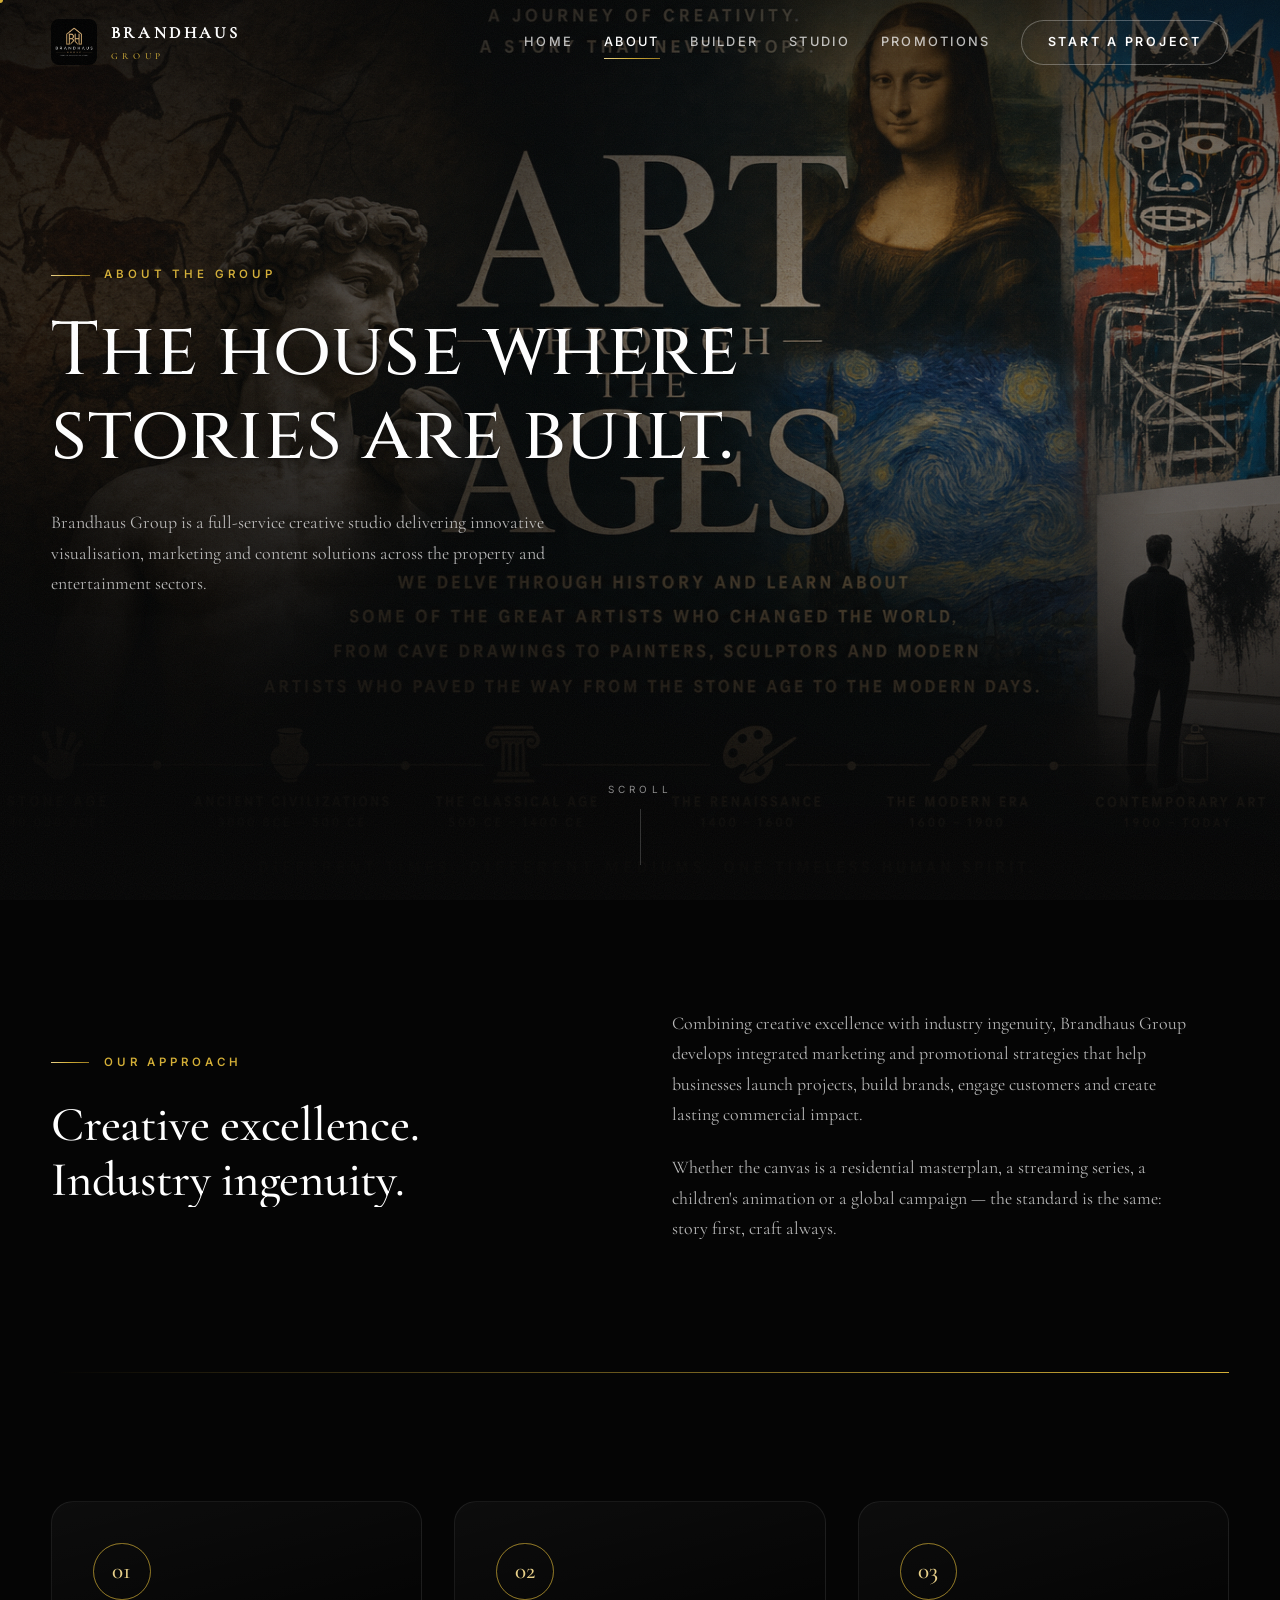
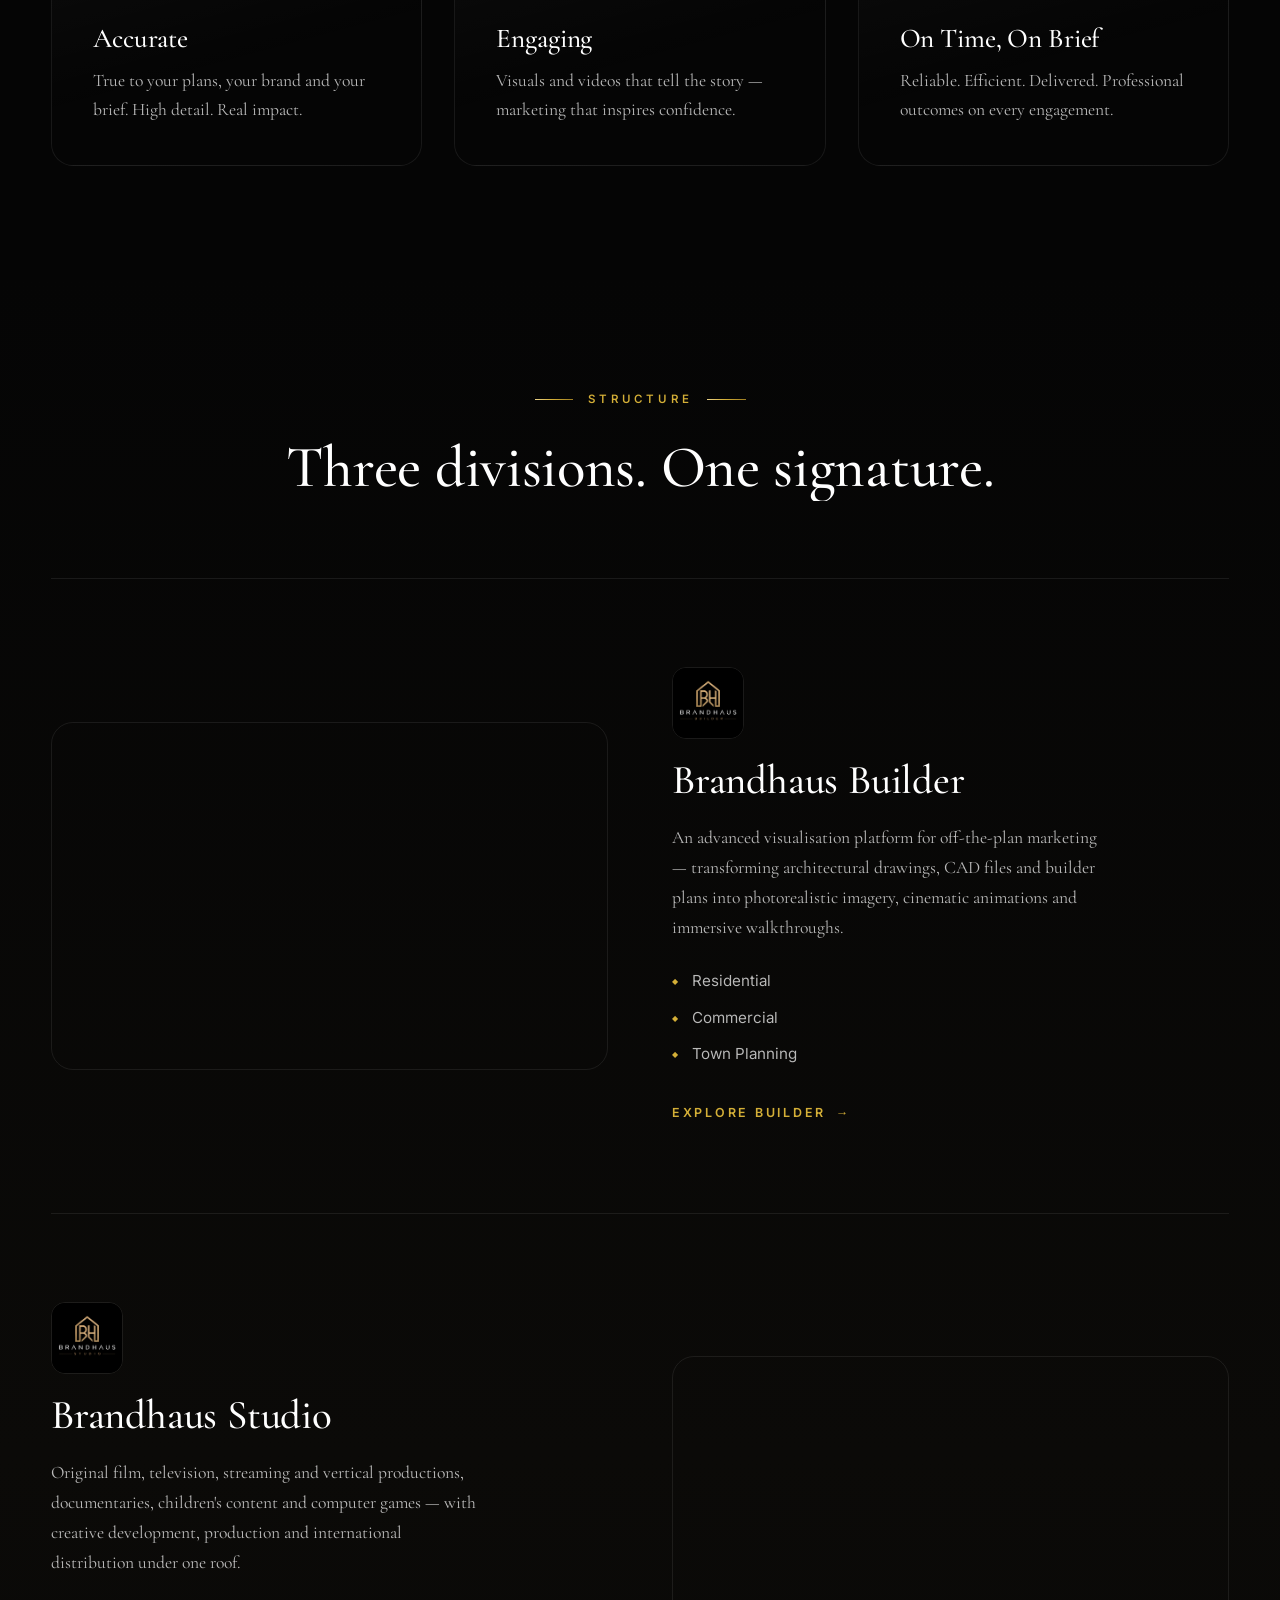
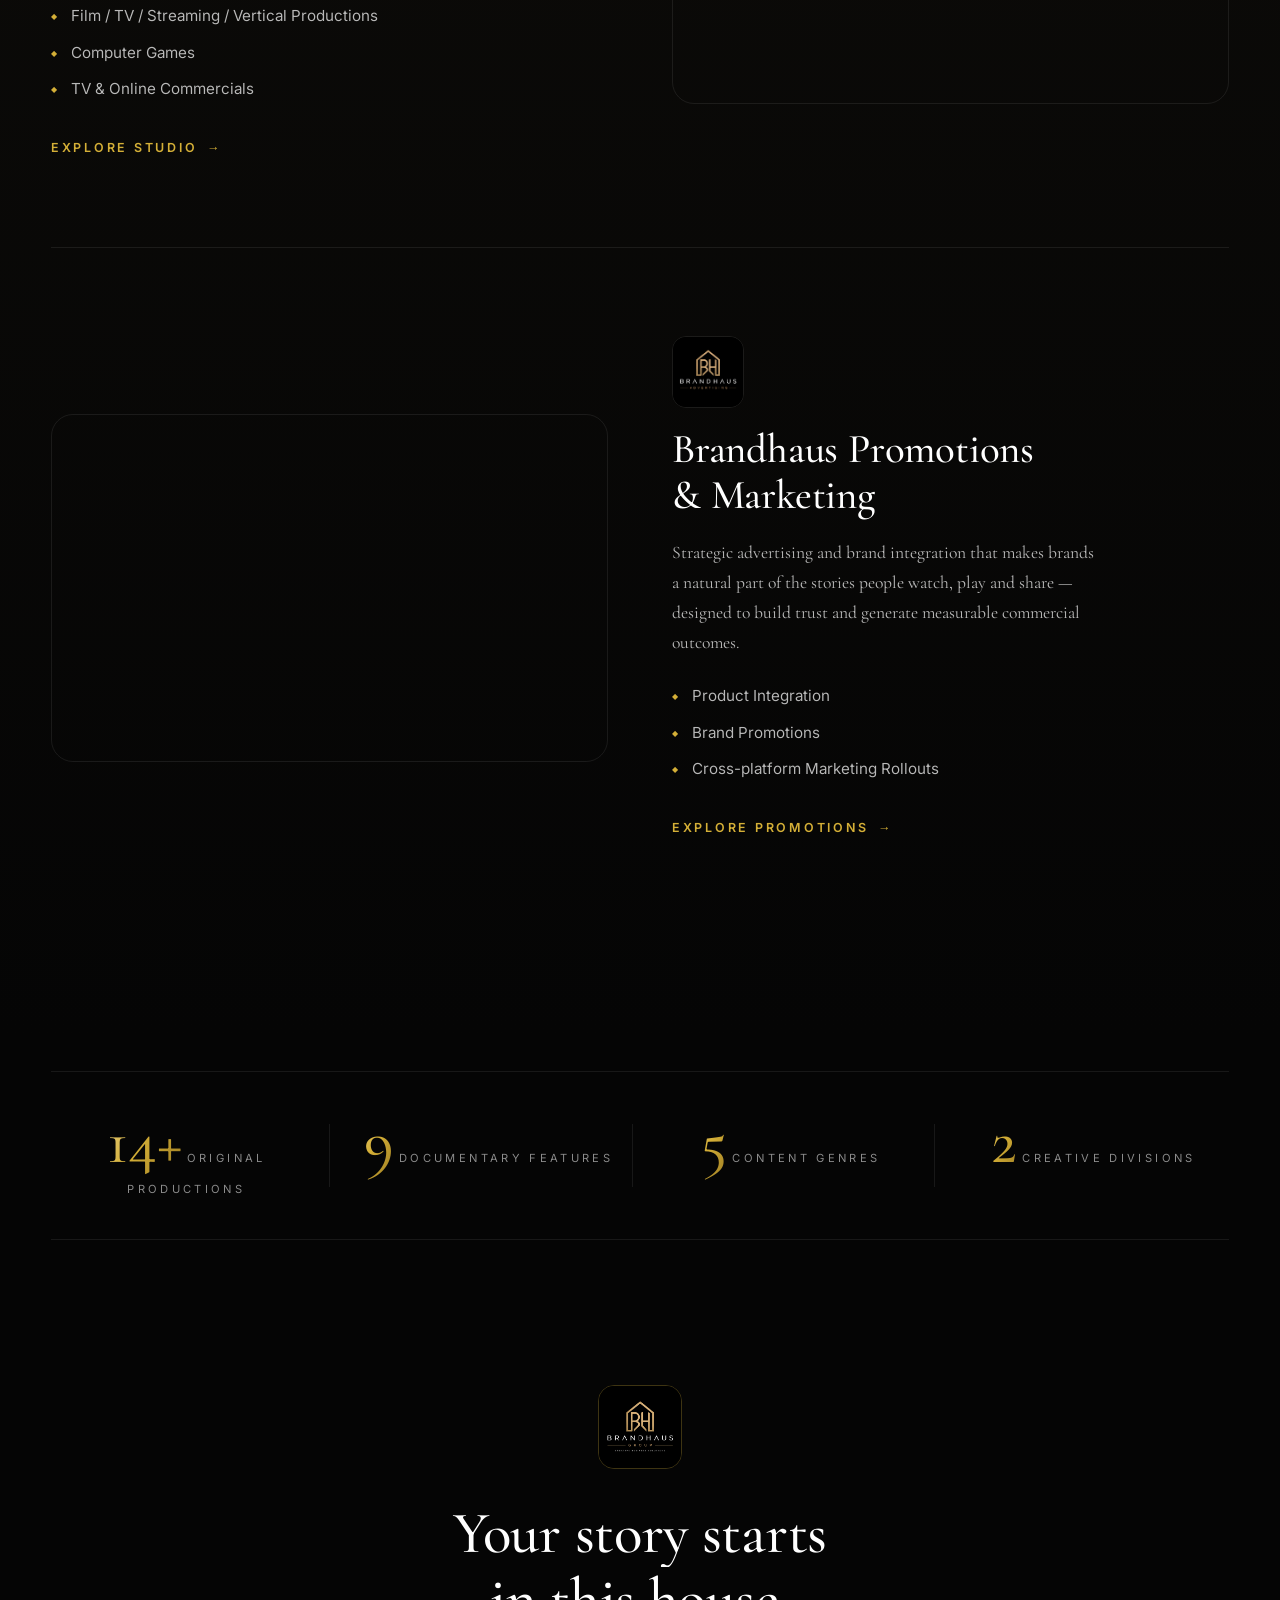
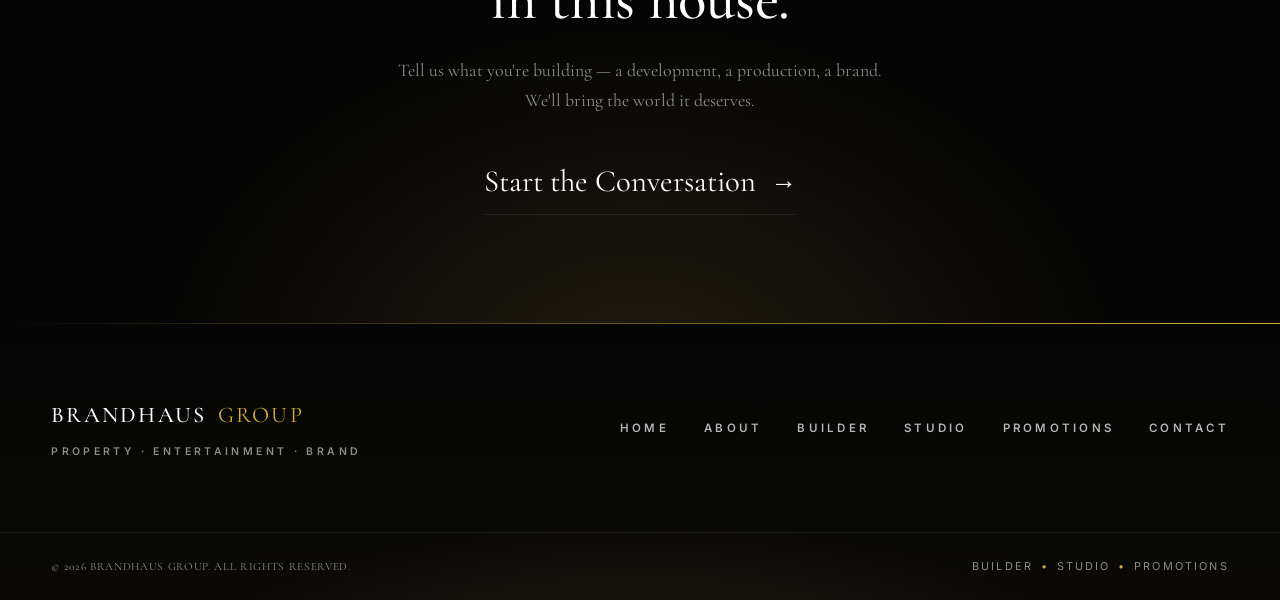
==== about.html @ 46d388d9 "Add About page; refine hero, footer, CTA and section spacing Publishes about.html (previously exclud" ====
<!DOCTYPE html>
<html lang="en">
<head>
  <meta charset="UTF-8">
  <meta name="viewport" content="width=device-width, initial-scale=1.0">
  <title>About — Brandhaus Group</title>
  <meta name="description" content="Brandhaus Group combines creative excellence with industry ingenuity — three divisions delivering visualisation, entertainment production and marketing under one roof.">
  <link rel="icon" type="image/png" href="media/logos/brandhaus-group.png">
  <link rel="preload" href="media/fonts/cinzel-latin.woff2" as="font" type="font/woff2" crossorigin>
  <link rel="preload" href="media/fonts/cormorant-garamond-latin.woff2" as="font" type="font/woff2" crossorigin>
  <link rel="preload" href="media/fonts/inter-latin.woff2" as="font" type="font/woff2" crossorigin>
  <link rel="stylesheet" href="css/style.css">
  <link rel="stylesheet" href="css/animations.css">
  <link rel="stylesheet" href="css/responsive.css">
</head>
<body>

  <div class="preloader" aria-hidden="true">
    <img src="media/logos/brandhaus-group.png" alt="">
  </div>

  <a class="skip-link" href="#main">Skip to content</a>

  <!-- ================= NAVIGATION ================= -->
  <header class="site-nav">
    <div class="nav-inner">
      <a class="nav-brand" href="index.html" aria-label="Brandhaus Group — home">
        <img src="media/logos/brandhaus-group.png" alt="">
        <span class="nav-brand-word">BRANDHAUS<span>GROUP</span></span>
      </a>
      <button class="nav-toggle" aria-expanded="false" aria-label="Toggle menu">
        <span></span><span></span><span></span>
      </button>
      <nav class="nav-links" aria-label="Primary">
        <a href="index.html">Home</a>
        <a href="about.html">About</a>
        <a href="builder.html">Builder</a>
        <a href="studio.html">Studio</a>
        <a href="promotions.html">Promotions</a>
        <a class="btn btn--ghost" href="contact.html">Start a Project</a>
      </nav>
    </div>
  </header>

  <main id="main">

    <!-- ================= HERO ================= -->
    <section class="hero hero--page" aria-label="About Brandhaus Group">
      <div class="hero-media" data-parallax="0.14">
        <img src="media/images/art-through-the-ages.png" alt="" fetchpriority="high">
      </div>
      <div class="hero-scrim" aria-hidden="true"></div>

      <div class="hero-inner">
        <p class="eyebrow">About the Group</p>
        <h1>The house where<br>stories are built.</h1>
        <p class="lead">Brandhaus Group is a full-service creative studio delivering innovative visualisation, marketing and content solutions across the property and entertainment sectors.</p>
      </div>

      <div class="scroll-cue" aria-hidden="true">
        <span>Scroll</span>
        <span class="scroll-cue-line"></span>
      </div>
    </section>

    <!-- ================= STORY ================= -->
    <section class="section" aria-labelledby="story-title">
      <div class="container">
        <div class="grid-2">
          <div>
            <p class="eyebrow" data-reveal="fade">Our Approach</p>
            <h2 id="story-title" data-split>Creative excellence. Industry ingenuity.</h2>
          </div>
          <div data-reveal>
            <p class="lead" style="margin-bottom:1.4rem;">Combining creative excellence with industry ingenuity, Brandhaus Group develops integrated marketing and promotional strategies that help businesses launch projects, build brands, engage customers and create lasting commercial impact.</p>
            <p class="lead">Whether the canvas is a residential masterplan, a streaming series, a children's animation or a global campaign — the standard is the same: story first, craft always.</p>
          </div>
        </div>

        <hr class="shimmer-rule" aria-hidden="true">

        <!-- Values -->
        <div class="values-grid" data-reveal-stagger>
          <div class="value-card">
            <span class="value-index">01</span>
            <h3>Accurate</h3>
            <p>True to your plans, your brand and your brief. High detail. Real impact.</p>
          </div>
          <div class="value-card">
            <span class="value-index">02</span>
            <h3>Engaging</h3>
            <p>Visuals and videos that tell the story — marketing that inspires confidence.</p>
          </div>
          <div class="value-card">
            <span class="value-index">03</span>
            <h3>On Time, On Brief</h3>
            <p>Reliable. Efficient. Delivered. Professional outcomes on every engagement.</p>
          </div>
        </div>
      </div>
    </section>

    <!-- ================= THE THREE HOUSES ================= -->
    <section class="section section--tint" aria-labelledby="houses-title">
      <div class="container">
        <div class="section-head section-head--center">
          <p class="eyebrow eyebrow--center" data-reveal="fade">Structure</p>
          <h2 id="houses-title" data-split>Three divisions. One signature.</h2>
        </div>

        <!-- Builder -->
        <article class="case">
          <figure class="case-media" data-reveal-media style="aspect-ratio:16/10;">
            <video data-autoplay data-src="media/videos/floorplan-to-house.mp4" muted loop playsinline aria-label="Floorplan transforming into a finished, photorealistic home"></video>
          </figure>
          <div data-reveal="right">
            <img src="media/logos/brandhaus-builder.png" alt="" width="72" height="72" style="border-radius:14px;border:1px solid var(--hairline);margin-bottom:1.2rem;">
            <h3>Brandhaus Builder</h3>
            <p>An advanced visualisation platform for off-the-plan marketing — transforming architectural drawings, CAD files and builder plans into photorealistic imagery, cinematic animations and immersive walkthroughs.</p>
            <ul class="case-points">
              <li>Residential</li>
              <li>Commercial</li>
              <li>Town Planning</li>
            </ul>
            <a class="btn btn--text" href="builder.html">Explore Builder <span class="btn-arrow" aria-hidden="true">→</span></a>
          </div>
        </article>

        <!-- Studio -->
        <article class="case case--flip">
          <figure class="case-media" data-reveal-media style="aspect-ratio:16/10;">
            <video data-autoplay data-src="media/videos/ultimate-trailer.mp4" muted loop playsinline aria-label="Scenes from Brandhaus Studio's action feature, Ultimate"></video>
          </figure>
          <div data-reveal="left">
            <img src="media/logos/brandhaus-studio.png" alt="" width="72" height="72" style="border-radius:14px;border:1px solid var(--hairline);margin-bottom:1.2rem;">
            <h3>Brandhaus Studio</h3>
            <p>Original film, television, streaming and vertical productions, documentaries, children's content and computer games — with creative development, production and international distribution under one roof.</p>
            <ul class="case-points">
              <li>Film / TV / Streaming / Vertical Productions</li>
              <li>Computer Games</li>
              <li>TV &amp; Online Commercials</li>
            </ul>
            <a class="btn btn--text" href="studio.html">Explore Studio <span class="btn-arrow" aria-hidden="true">→</span></a>
          </div>
        </article>

        <!-- Promotions -->
        <article class="case case--no-border">
          <figure class="case-media" data-reveal-media style="aspect-ratio:16/10;">
            <video data-autoplay data-src="media/videos/commercial-advertising.mp4" muted loop playsinline aria-label="Commercial advertising campaign montage"></video>
          </figure>
          <div data-reveal="right">
            <img src="media/logos/brandhaus-advertising.png" alt="" width="72" height="72" style="border-radius:14px;border:1px solid var(--hairline);margin-bottom:1.2rem;">
            <h3>Brandhaus Promotions &amp; Marketing</h3>
            <p>Strategic advertising and brand integration that makes brands a natural part of the stories people watch, play and share — designed to build trust and generate measurable commercial outcomes.</p>
            <ul class="case-points">
              <li>Product Integration</li>
              <li>Brand Promotions</li>
              <li>Cross-platform Marketing Rollouts</li>
            </ul>
            <a class="btn btn--text" href="promotions.html">Explore Promotions <span class="btn-arrow" aria-hidden="true">→</span></a>
          </div>
        </article>
      </div>
    </section>

    <!-- ================= STATS ================= -->
    <section class="section section--tight-top section--tight-bottom" aria-label="Group in numbers">
      <div class="container">
        <div class="stats" data-reveal>
          <div class="stat">
            <span class="stat-value" data-count="20" data-count-suffix="+">0</span>
            <span class="stat-label">Original Productions</span>
          </div>
          <div class="stat">
            <span class="stat-value" data-count="12">0</span>
            <span class="stat-label">Documentary Features</span>
          </div>
          <div class="stat">
            <span class="stat-value" data-count="7">0</span>
            <span class="stat-label">Content Genres</span>
          </div>
          <div class="stat">
            <span class="stat-value" data-count="3">0</span>
            <span class="stat-label">Creative Divisions</span>
          </div>
        </div>
      </div>
    </section>

    <!-- ================= CTA ================= -->
    <section class="cta-band" aria-labelledby="cta-title">
      <div class="container">
        <img class="bh-mark" src="media/logos/brandhaus-group.png" alt="" data-reveal="scale">
        <h2 id="cta-title" data-split>Your story starts in this house.</h2>
        <p class="lead" data-reveal>Tell us what you're building — a development, a production, a brand. We'll bring the world it deserves.</p>
        <div data-reveal>
          <a class="btn btn--underline" href="contact.html">Start the Conversation <span class="btn-arrow" aria-hidden="true">→</span></a>
        </div>
      </div>
    </section>

  </main>

  <!-- ================= FOOTER ================= -->
  <footer class="site-footer">
    <hr class="shimmer-rule footer-crown" aria-hidden="true">
    <div class="container footer-core">
      <div class="footer-brand">
        <p class="footer-word">Brandhaus<span>Group</span></p>
        <p class="footer-sub">Property &middot; Entertainment &middot; Brand</p>
      </div>
      <nav class="footer-nav" aria-label="Footer">
        <a href="index.html">Home</a>
        <a href="about.html">About</a>
        <a href="builder.html">Builder</a>
        <a href="studio.html">Studio</a>
        <a href="promotions.html">Promotions</a>
        <a href="contact.html">Contact</a>
      </nav>
    </div>
    <div class="footer-bottom-wrap">
      <div class="container footer-bottom">
        <p>&copy; 2026 Brandhaus Group. All rights reserved.</p>
        <div class="divisions-inline" aria-hidden="true">
          <span>Builder</span><span>Studio</span><span>Promotions</span>
        </div>
      </div>
    </div>
  </footer>

  <script src="js/main.js" defer></script>
  <script src="js/navigation.js" defer></script>
  <script src="js/animations.js" defer></script>
  <script src="js/gallery.js" defer></script>
  <script src="js/video.js" defer></script>
</body>
</html>
---- css/style.css ----
/* ==========================================================================
   BRANDHAUS GROUP — Core Stylesheet
   Premium · Cinematic · Editorial
   ========================================================================== */

/* --------------------------------------------------------------------------
   Fonts (self-hosted, variable)
   -------------------------------------------------------------------------- */
@font-face {
  font-family: 'Playfair Display';
  src: url('../media/fonts/playfair-display-latin.woff2') format('woff2');
  font-weight: 400 900;
  font-style: normal;
  font-display: swap;
}

@font-face {
  font-family: 'Fraunces';
  src: url('../media/fonts/fraunces-latin.woff2') format('woff2');
  font-weight: 100 900;
  font-style: normal;
  font-display: swap;
}

@font-face {
  font-family: 'Fraunces';
  src: url('../media/fonts/fraunces-italic-latin.woff2') format('woff2');
  font-weight: 100 900;
  font-style: italic;
  font-display: swap;
}

@font-face {
  font-family: 'Inter';
  src: url('../media/fonts/inter-latin.woff2') format('woff2');
  font-weight: 100 900;
  font-style: normal;
  font-display: swap;
}

@font-face {
  font-family: 'DM Sans';
  src: url('../media/fonts/dm-sans-latin.woff2') format('woff2');
  font-weight: 100 1000;
  font-style: normal;
  font-display: swap;
}

@font-face {
  font-family: 'DM Sans';
  src: url('../media/fonts/dm-sans-italic-latin.woff2') format('woff2');
  font-weight: 100 1000;
  font-style: italic;
  font-display: swap;
}

@font-face {
  font-family: 'Cinzel';
  src: url('../media/fonts/cinzel-latin.woff2') format('woff2');
  font-weight: 400 600;
  font-style: normal;
  font-display: swap;
}

@font-face {
  font-family: 'Cormorant Garamond';
  src: url('../media/fonts/cormorant-garamond-latin.woff2') format('woff2');
  font-weight: 300 500;
  font-style: normal;
  font-display: swap;
}

@font-face {
  font-family: 'Cormorant Garamond';
  src: url('../media/fonts/cormorant-garamond-italic-latin.woff2') format('woff2');
  font-weight: 300 400;
  font-style: italic;
  font-display: swap;
}

/* --------------------------------------------------------------------------
   Design tokens
   -------------------------------------------------------------------------- */
:root {
  /* Palette */
  --bg: #050505;
  --bg-2: #111111;
  --bg-3: #181818;
  --ink: #ffffff;
  --ink-70: rgba(255, 255, 255, 0.72);
  --ink-50: rgba(255, 255, 255, 0.55);
  --ink-30: rgba(255, 255, 255, 0.32);
  --gold: #d4af37;
  --gold-light: #e9d18a;
  --gold-deep: #9c7c22;
  --gold-grad: linear-gradient(120deg, var(--gold-light) 0%, var(--gold) 45%, var(--gold-deep) 100%);
  --gold-logo: #d0aa73; /* sampled from the Brandhaus logo mark */
  --gold-grad-logo: linear-gradient(115deg, #d8b47c 0%, #e9d0a0 45%, #c39a62 100%);
  --hairline: rgba(255, 255, 255, 0.08);
  --hairline-gold: rgba(212, 175, 55, 0.28);

  /* Type */
  --font-hero: 'Cinzel', Georgia, serif;
  --font-display: 'Cormorant Garamond', 'Playfair Display', Georgia, serif;
  --font-body: 'Inter', 'Segoe UI', sans-serif;
  --font-text: 'Cormorant Garamond', 'Segoe UI', serif;
  --text-hero: clamp(2.9rem, 7.2vw, 75px);
  --text-h2: clamp(2.1rem, 4.6vw, 4.2rem);
  --text-h3: clamp(1.4rem, 2.4vw, 2.1rem);
  --text-lead: clamp(1.05rem, 1.4vw, 1.3rem);

  /* Rhythm */
  --space-section: clamp(5.5rem, 12vh, 10rem);
  --gutter: clamp(1.25rem, 4vw, 4rem);
  --radius: 14px;
  --radius-lg: 22px;

  /* Motion */
  --ease-out: cubic-bezier(0.16, 1, 0.3, 1);
  --ease-luxe: cubic-bezier(0.65, 0, 0.15, 1);
  --dur: 0.8s;

  /* Chrome */
  --nav-h: 84px;
}

/* --------------------------------------------------------------------------
   Reset / base
   -------------------------------------------------------------------------- */
*,
*::before,
*::after {
  box-sizing: border-box;
  margin: 0;
  padding: 0;
}

html {
  scroll-behavior: smooth;
  -webkit-text-size-adjust: 100%;
}

body {
  background: var(--bg);
  color: var(--ink);
  font-family: var(--font-body);
  font-size: 1rem;
  line-height: 1.65;
  font-weight: 380;
  overflow-x: hidden;
  -webkit-font-smoothing: antialiased;
}

img,
video {
  display: block;
  max-width: 100%;
  height: auto;
}

a {
  color: inherit;
  text-decoration: none;
}

ul,
ol {
  list-style: none;
}

button {
  font: inherit;
  color: inherit;
  background: none;
  border: 0;
  cursor: pointer;
}

::selection {
  background: var(--gold);
  color: #050505;
}

:focus-visible {
  outline: 2px solid var(--gold);
  outline-offset: 3px;
  border-radius: 2px;
}

.skip-link {
  position: absolute;
  top: -100px;
  left: 1rem;
  z-index: 300;
  padding: 0.8rem 1.4rem;
  background: var(--gold);
  color: #050505;
  font-weight: 600;
  border-radius: 6px;
  transition: top 0.3s var(--ease-out);
}

.skip-link:focus {
  top: 1rem;
}

/* Cinematic film grain + vignette overlay */
body::after {
  content: '';
  position: fixed;
  inset: 0;
  z-index: 250;
  pointer-events: none;
  opacity: 0.05;
  background-image: url("data:image/svg+xml,%3Csvg xmlns='http://www.w3.org/2000/svg' width='240' height='240'%3E%3Cfilter id='n'%3E%3CfeTurbulence type='fractalNoise' baseFrequency='0.9' numOctaves='2'/%3E%3C/filter%3E%3Crect width='100%25' height='100%25' filter='url(%23n)'/%3E%3C/svg%3E");
}

/* --------------------------------------------------------------------------
   Typography helpers
   -------------------------------------------------------------------------- */
h1,
h2,
h3,
h4 {
  font-family: var(--font-display);
  font-weight: 500;
  line-height: 1.12;
  letter-spacing: -0.005em;
  text-wrap: balance;
}

h1 {
  font-family: var(--font-hero);
  font-weight: 500;
  letter-spacing: 0.01em;
}

h2 {
  font-size: var(--text-h2);
}

/* Reading text; UI chrome (nav, buttons, labels) stays Inter */
p {
  font-family: var(--font-text);
  font-weight: 400;
  line-height: 1.7;
}

.eyebrow {
  display: inline-flex;
  align-items: center;
  gap: 0.9rem;
  font-family: var(--font-body);
  font-size: 0.72rem;
  font-weight: 560;
  letter-spacing: 0.34em;
  text-transform: uppercase;
  color: var(--gold);
  margin-bottom: 1.6rem;
}

.eyebrow::before {
  content: '';
  width: 2.4rem;
  height: 1px;
  background: var(--gold-grad);
}

.eyebrow--center {
  justify-content: center;
}

.eyebrow--center::after {
  content: '';
  width: 2.4rem;
  height: 1px;
  background: var(--gold-grad);
}

.lead {
  font-size: var(--text-lead);
  font-weight: 380;
  color: var(--ink-70);
  max-width: 58ch;
}

.text-gold {
  background: var(--gold-grad);
  -webkit-background-clip: text;
  background-clip: text;
  color: transparent;
}

/* Gold italic accent word inside display headings — matched to the logo gold */
h1 em,
h2 em {
  font-style: italic;
  padding-inline-end: 0.06em; /* keep the italic overhang out of the clip box */
  background: var(--gold-grad-logo);
  -webkit-background-clip: text;
  background-clip: text;
  color: transparent;
  text-shadow: none; /* a shadow would show through the transparent clipped glyphs */
}

.serif-note {
  font-style: italic;
  color: var(--ink-50);
}

/* --------------------------------------------------------------------------
   Layout primitives
   -------------------------------------------------------------------------- */
.container {
  width: min(100% - 2 * var(--gutter), 1440px);
  margin-inline: auto;
}

.container--wide {
  width: min(100% - 2rem, 1720px);
  margin-inline: auto;
}

.section {
  padding-block: var(--space-section);
  position: relative;
}

.section--tint {
  background: linear-gradient(180deg, var(--bg) 0%, #0b0a08 50%, var(--bg) 100%);
}

.section--tight-top {
  padding-top: clamp(2rem, 4vh, 3.5rem);
}

.section--tight-bottom {
  padding-bottom: clamp(2rem, 4vh, 3.5rem);
}

.section-head {
  max-width: 900px;
  margin-bottom: clamp(3rem, 6vw, 5rem);
}

.section-head--center {
  margin-inline: auto;
  text-align: center;
}

.section-head h2 {
  font-size: var(--text-h2);
  margin-bottom: 1.4rem;
}

.section-head .lead {
  margin-inline: auto;
}

#story-title {
  font-size: clamp(1.9rem, 3.8vw, 3.4rem);
}

.grid-2 {
  display: grid;
  grid-template-columns: repeat(2, 1fr);
  gap: clamp(2rem, 5vw, 5rem);
  align-items: center;
}

.grid-3 {
  display: grid;
  grid-template-columns: repeat(3, 1fr);
  gap: clamp(1.2rem, 2.4vw, 2rem);
}

.grid-4 {
  display: grid;
  grid-template-columns: repeat(4, 1fr);
  gap: clamp(1.5rem, 3vw, 2.5rem);
}

/* --------------------------------------------------------------------------
   Value cards ("Our Approach" — Accurate / Engaging / On Time, On Brief)
   -------------------------------------------------------------------------- */
.values-grid {
  display: grid;
  grid-template-columns: repeat(3, 1fr);
  gap: clamp(1.5rem, 2.6vw, 2rem);
}

.value-card {
  position: relative;
  padding: clamp(2.2rem, 3.2vw, 2.8rem);
  border: 1px solid var(--hairline);
  border-radius: var(--radius-lg);
  background: linear-gradient(165deg, rgba(255, 255, 255, 0.035) 0%, transparent 60%);
  transition: border-color 0.5s var(--ease-out), transform 0.5s var(--ease-out), background 0.5s var(--ease-out);
}

.value-card:hover {
  border-color: var(--hairline-gold);
  transform: translateY(-6px);
  background: linear-gradient(165deg, rgba(212, 175, 55, 0.09) 0%, transparent 62%);
}

.value-card h3 {
  font-size: 1.7rem;
  margin-bottom: 0.8rem;
}

.value-card p {
  color: var(--ink-70);
  font-size: 1.1rem;
  line-height: 1.6;
}

/* --------------------------------------------------------------------------
   Buttons
   -------------------------------------------------------------------------- */
.btn {
  position: relative;
  display: inline-flex;
  align-items: center;
  gap: 0.9rem;
  padding: 1.05rem 2.4rem;
  font-family: var(--font-body);
  font-size: 0.78rem;
  font-weight: 600;
  letter-spacing: 0.22em;
  text-transform: uppercase;
  border-radius: 100px;
  overflow: hidden;
  transition: color 0.45s var(--ease-out), border-color 0.45s var(--ease-out), transform 0.3s var(--ease-out);
  will-change: transform;
}

.btn .btn-arrow {
  transition: transform 0.45s var(--ease-out);
}

.btn:hover .btn-arrow {
  transform: translateX(5px);
}

.btn--gold {
  background: var(--gold-grad);
  color: #0a0801;
}

.btn--gold::before {
  content: '';
  position: absolute;
  inset: 0;
  background: linear-gradient(120deg, transparent 20%, rgba(255, 255, 255, 0.5) 50%, transparent 80%);
  transform: translateX(-120%);
  transition: transform 0.7s var(--ease-luxe);
}

.btn--gold:hover::before {
  transform: translateX(120%);
}

.btn--ghost {
  border: 1px solid rgba(255, 255, 255, 0.28);
  color: var(--ink);
  background: rgba(255, 255, 255, 0.02);
  backdrop-filter: blur(6px);
}

.btn--ghost:hover {
  border-color: var(--gold);
  color: var(--gold-light);
}

.btn--text {
  padding: 0;
  border-radius: 0;
  color: var(--gold);
  gap: 0.6rem;
}

.btn--text::after {
  content: '';
  position: absolute;
  bottom: -6px;
  left: 0;
  width: 100%;
  height: 1px;
  background: var(--gold-grad);
  transform: scaleX(0);
  transform-origin: right;
  transition: transform 0.5s var(--ease-luxe);
}

.btn--text:hover::after {
  transform: scaleX(1);
  transform-origin: left;
}

.btn--underline {
  padding: 0 0 0.4rem;
  border-radius: 0;
  border-bottom: 1px solid var(--hairline);
  font-family: var(--font-display);
  font-size: clamp(1.5rem, 2.4vw, 2.2rem);
  font-weight: 400;
  letter-spacing: 0;
  text-transform: none;
  color: var(--ink);
}

.btn--underline .btn-arrow {
  font-family: var(--font-body);
  font-size: 0.85em;
}

.btn--underline:hover {
  color: var(--gold-light);
  border-color: var(--gold);
}

/* --------------------------------------------------------------------------
   Navigation
   -------------------------------------------------------------------------- */
.site-nav {
  position: fixed;
  top: 0;
  left: 0;
  right: 0;
  z-index: 200;
  height: var(--nav-h);
  display: flex;
  align-items: center;
  transition: background 0.5s var(--ease-out), height 0.5s var(--ease-out), box-shadow 0.5s var(--ease-out), transform 0.5s var(--ease-out);
}

.site-nav::after {
  content: '';
  position: absolute;
  left: 0;
  right: 0;
  bottom: 0;
  height: 1px;
  background: linear-gradient(90deg, transparent, var(--hairline-gold), transparent);
  opacity: 0;
  transition: opacity 0.5s;
}

.site-nav.is-scrolled {
  height: 68px;
  background: rgba(5, 5, 5, 0.82);
  backdrop-filter: blur(18px);
  -webkit-backdrop-filter: blur(18px);
}

.site-nav.is-scrolled::after {
  opacity: 1;
}

.site-nav.is-hidden {
  transform: translateY(-100%);
}

.nav-inner {
  width: min(100% - 2 * var(--gutter), 1600px);
  margin-inline: auto;
  display: flex;
  align-items: center;
  justify-content: space-between;
  gap: 2rem;
}

.nav-brand {
  display: flex;
  align-items: center;
  gap: 0.85rem;
  font-family: var(--font-display);
  letter-spacing: 0.08em;
}

.nav-brand img {
  width: 46px;
  height: 46px;
  object-fit: cover;
  border-radius: 8px;
}

.nav-brand-word {
  font-size: 1.02rem;
  font-weight: 600;
  letter-spacing: 0.22em;
}

.nav-brand-word span {
  display: block;
  font-size: 0.58rem;
  font-weight: 480;
  letter-spacing: 0.5em;
  color: var(--gold);
  margin-top: 2px;
}

.nav-links {
  display: flex;
  align-items: center;
  gap: clamp(1.4rem, 2.4vw, 2.6rem);
}

.nav-links a:not(.btn) {
  position: relative;
  font-size: 0.8rem;
  font-weight: 500;
  letter-spacing: 0.18em;
  text-transform: uppercase;
  color: var(--ink-70);
  padding: 0.4rem 0;
  transition: color 0.35s;
}

.nav-links a:not(.btn)::after {
  content: '';
  position: absolute;
  left: 0;
  bottom: 0;
  width: 100%;
  height: 1px;
  background: var(--gold-grad);
  transform: scaleX(0);
  transform-origin: right;
  transition: transform 0.45s var(--ease-luxe);
}

.nav-links a:not(.btn):hover,
.nav-links a[aria-current='page'] {
  color: var(--ink);
}

.nav-links a:not(.btn):hover::after,
.nav-links a[aria-current='page']::after {
  transform: scaleX(1);
  transform-origin: left;
}

.nav-links .btn {
  padding: 0.7rem 1.6rem;
}

.nav-toggle {
  display: none;
  z-index: 220;
  width: 44px;
  height: 44px;
  flex-direction: column;
  align-items: center;
  justify-content: center;
  gap: 7px;
}

.nav-toggle span {
  display: block;
  width: 26px;
  height: 1.6px;
  background: var(--ink);
  transition: transform 0.45s var(--ease-luxe), opacity 0.3s;
}

.nav-toggle[aria-expanded='true'] span:nth-child(1) {
  transform: translateY(8.6px) rotate(45deg);
}

.nav-toggle[aria-expanded='true'] span:nth-child(2) {
  opacity: 0;
}

.nav-toggle[aria-expanded='true'] span:nth-child(3) {
  transform: translateY(-8.6px) rotate(-45deg);
}

/* --------------------------------------------------------------------------
   Hero
   -------------------------------------------------------------------------- */
.hero {
  position: relative;
  min-height: 100svh;
  display: flex;
  align-items: center;
  overflow: hidden;
  isolation: isolate;
}

.hero-media {
  position: absolute;
  inset: 0;
  z-index: -2;
}

.hero-media video,
.hero-media img {
  width: 100%;
  height: 100%;
  object-fit: cover;
  transform: scale(1.06);
}

.hero-scrim {
  position: absolute;
  inset: 0;
  z-index: -1;
  background:
    linear-gradient(90deg, rgba(5, 5, 5, 0.75) 0%, rgba(5, 5, 5, 0.48) 40%, rgba(5, 5, 5, 0.06) 72%, transparent 100%),
    linear-gradient(180deg, rgba(5, 5, 5, 0.72) 0%, rgba(5, 5, 5, 0.22) 35%, rgba(5, 5, 5, 0.62) 72%, var(--bg) 100%),
    radial-gradient(120% 90% at 50% 10%, transparent 40%, rgba(5, 5, 5, 0.55) 100%);
}

.hero-inner {
  width: min(100% - 2 * var(--gutter), 1440px);
  margin-inline: auto;
}

.hero h1 {
  font-size: var(--text-hero);
  font-weight: 480;
  max-width: 15ch;
  margin-bottom: 1.8rem;
}

.hero h1,
.hero .lead,
.hero .eyebrow,
.hero-meta {
  text-shadow:
    0 1px 3px rgba(0, 0, 0, 0.45),
    0 4px 28px rgba(0, 0, 0, 0.55);
}

.hero .lead {
  margin-bottom: 2.8rem;
}

.hero-actions {
  display: flex;
  flex-wrap: wrap;
  gap: 1.1rem;
  align-items: center;
}

.hero-meta {
  position: absolute;
  right: var(--gutter);
  bottom: clamp(5rem, 14vh, 9rem);
  display: flex;
  flex-direction: column;
  gap: 0.5rem;
  text-align: right;
  font-size: 0.72rem;
  letter-spacing: 0.3em;
  text-transform: uppercase;
  color: var(--ink-50);
}

.hero-meta strong {
  color: var(--gold);
  font-weight: 560;
}

/* Scroll indicator */
.scroll-cue {
  position: absolute;
  left: 50%;
  bottom: 2.2rem;
  transform: translateX(-50%);
  display: flex;
  flex-direction: column;
  align-items: center;
  gap: 0.7rem;
  font-size: 0.62rem;
  letter-spacing: 0.42em;
  text-transform: uppercase;
  color: var(--ink-50);
}

.scroll-cue-line {
  width: 1px;
  height: 56px;
  background: rgba(255, 255, 255, 0.18);
  overflow: hidden;
  position: relative;
}

.scroll-cue-line::after {
  content: '';
  position: absolute;
  top: -50%;
  left: 0;
  width: 100%;
  height: 50%;
  background: var(--gold);
  animation: cue-drop 2.2s var(--ease-luxe) infinite;
}

@keyframes cue-drop {
  0% { top: -50%; }
  60%, 100% { top: 110%; }
}

/* Page hero (interior pages) */
.hero--page {
  min-height: 100svh;
}

/* --------------------------------------------------------------------------
   Marquee strip
   -------------------------------------------------------------------------- */
.marquee {
  overflow: hidden;
  border-block: 1px solid var(--hairline);
  padding-block: 1.35rem;
  background: rgba(255, 255, 255, 0.012);
}

.marquee-track {
  display: flex;
  gap: 4.5rem;
  width: max-content;
  animation: marquee 70s linear infinite;
  opacity: 0.72;
}

.marquee:hover .marquee-track {
  animation-play-state: paused;
}

.marquee-track span {
  display: flex;
  align-items: center;
  gap: 4.5rem;
  font-family: var(--font-display);
  font-size: 0.86rem;
  font-weight: 480;
  letter-spacing: 0.34em;
  text-transform: uppercase;
  color: var(--ink-50);
  white-space: nowrap;
}

.marquee-track span i {
  font-style: normal;
  color: var(--gold);
  font-size: 0.6rem;
}

@keyframes marquee {
  to { transform: translateX(-50%); }
}

/* --------------------------------------------------------------------------
   Division cards (home)
   -------------------------------------------------------------------------- */
.divisions {
  display: grid;
  grid-template-columns: repeat(3, 1fr);
  gap: clamp(1.1rem, 2vw, 1.8rem);
}

.division-card {
  position: relative;
  display: flex;
  flex-direction: column;
  justify-content: flex-end;
  min-height: clamp(480px, 62vh, 640px);
  border-radius: var(--radius-lg);
  overflow: hidden;
  isolation: isolate;
  border: 1px solid var(--hairline);
  transition: border-color 0.6s var(--ease-out), transform 0.6s var(--ease-out);
}

.division-card:hover {
  border-color: var(--hairline-gold);
  transform: translateY(-6px);
}

.division-card-media {
  position: absolute;
  inset: 0;
  z-index: -2;
}

.division-card-media img,
.division-card-media video {
  width: 100%;
  height: 100%;
  object-fit: cover;
  transition: transform 1.2s var(--ease-out), filter 1.2s var(--ease-out);
  filter: saturate(0.9) brightness(0.85);
}

.division-card:hover .division-card-media img,
.division-card:hover .division-card-media video {
  transform: scale(1.06);
  filter: saturate(1) brightness(1);
}

.division-card::before {
  content: '';
  position: absolute;
  inset: 0;
  z-index: -1;
  background: linear-gradient(180deg, rgba(5, 5, 5, 0.28) 0%, rgba(5, 5, 5, 0.06) 30%, rgba(5, 5, 5, 0.68) 55%, rgba(5, 5, 5, 0.97) 100%);
  transition: background 0.6s;
}

.division-card-body {
  text-shadow:
    0 1px 3px rgba(0, 0, 0, 0.5),
    0 3px 20px rgba(0, 0, 0, 0.45);
}

.division-card-body {
  padding: clamp(1.6rem, 3vw, 2.4rem);
}

.division-card-num {
  font-family: var(--font-display);
  font-size: 0.78rem;
  letter-spacing: 0.34em;
  color: var(--gold);
  display: block;
  margin-bottom: 0.9rem;
}

.division-card h3 {
  font-size: var(--text-h3);
  margin-bottom: 0.7rem;
}

.division-card p {
  color: var(--ink-70);
  font-size: 0.95rem;
  max-width: 34ch;
  margin-bottom: 1.4rem;
}

.division-card-tags {
  display: flex;
  flex-wrap: wrap;
  gap: 0.5rem;
  margin-bottom: 1.6rem;
}

.division-card-tags li {
  font-size: 0.66rem;
  letter-spacing: 0.16em;
  text-transform: uppercase;
  color: var(--ink-50);
  border: 1px solid var(--hairline);
  border-radius: 100px;
  padding: 0.34rem 0.85rem;
  backdrop-filter: blur(4px);
}

.division-card .card-cta {
  display: inline-flex;
  align-items: center;
  gap: 0.6rem;
  font-size: 0.74rem;
  font-weight: 600;
  letter-spacing: 0.24em;
  text-transform: uppercase;
  color: var(--gold);
}

.division-card .card-cta svg {
  transition: transform 0.45s var(--ease-out);
}

.division-card:hover .card-cta svg {
  transform: translateX(6px);
}

/* Stretched-link pattern */
.card-link::after {
  content: '';
  position: absolute;
  inset: 0;
  z-index: 5;
}

/* --------------------------------------------------------------------------
   Bento grid (featured work)
   -------------------------------------------------------------------------- */
.bento {
  display: grid;
  grid-template-columns: repeat(4, 1fr);
  grid-auto-rows: clamp(180px, 24vw, 300px);
  gap: clamp(0.9rem, 1.6vw, 1.4rem);
}

.bento-item {
  position: relative;
  border-radius: var(--radius);
  overflow: hidden;
  isolation: isolate;
  border: 1px solid var(--hairline);
}

.bento-item--w2 { grid-column: span 2; }
.bento-item--h2 { grid-row: span 2; }

.bento-item img,
.bento-item video {
  position: absolute;
  inset: 0;
  width: 100%;
  height: 100%;
  object-fit: cover;
  filter: brightness(0.68) saturate(0.72);
  transition: transform 1.1s var(--ease-out), filter 1.1s var(--ease-out);
}

.bento-item:hover img,
.bento-item:hover video {
  transform: scale(1.05);
  filter: brightness(1) saturate(1);
}

.bento-item::after {
  content: '';
  position: absolute;
  inset: 0;
  background: linear-gradient(180deg, rgba(5, 5, 5, 0.12) 0%, rgba(5, 5, 5, 0.28) 45%, rgba(5, 5, 5, 0.9) 100%);
  transition: background 0.8s var(--ease-out);
}

.bento-item:hover::after {
  background: linear-gradient(180deg, transparent 45%, rgba(5, 5, 5, 0.85) 100%);
}

.bento-caption {
  position: absolute;
  left: 1.3rem;
  right: 1.3rem;
  bottom: 1.15rem;
  z-index: 2;
  display: flex;
  align-items: flex-end;
  justify-content: space-between;
  gap: 1rem;
}

.bento-caption h3 {
  font-size: 1.05rem;
  font-weight: 520;
  letter-spacing: 0.02em;
}

.bento-caption span {
  font-size: 0.62rem;
  letter-spacing: 0.26em;
  text-transform: uppercase;
  color: var(--gold);
  white-space: nowrap;
}

/* Generic motion-poster crossfade for any [data-motion] container
   (poster cards, bento tiles). The loop video is prepended by video.js. */
[data-motion] > video {
  opacity: 0;
  transition: opacity 0.6s var(--ease-out);
}

[data-motion] > img {
  transition: opacity 0.6s var(--ease-out), transform 1.1s var(--ease-out);
}

[data-motion].is-playing > video {
  opacity: 1;
}

[data-motion].is-playing > img {
  opacity: 0;
}

/* --------------------------------------------------------------------------
   Stats
   -------------------------------------------------------------------------- */
.stats {
  display: grid;
  grid-template-columns: repeat(4, 1fr);
  gap: clamp(1.5rem, 3vw, 2rem);
  border-block: 1px solid var(--hairline);
  padding-block: clamp(1.6rem, 3vw, 2.4rem);
}

.stat {
  text-align: center;
  position: relative;
}

.stat + .stat::before {
  content: '';
  position: absolute;
  left: calc(-0.75 * clamp(1.5rem, 3vw, 2rem));
  top: 15%;
  height: 70%;
  width: 1px;
  background: var(--hairline);
}

.stat-value {
  font-family: var(--font-display);
  font-size: clamp(2.6rem, 5vw, 4.4rem);
  font-weight: 480;
  line-height: 1;
  background: var(--gold-grad);
  -webkit-background-clip: text;
  background-clip: text;
  color: transparent;
}

.stat-label {
  margin-top: 0.8rem;
  font-size: 0.7rem;
  letter-spacing: 0.3em;
  text-transform: uppercase;
  color: var(--ink-50);
}

/* --------------------------------------------------------------------------
   Group manifesto (home intro)
   -------------------------------------------------------------------------- */
.group-manifesto {
  text-align: center;
  padding-top: clamp(8rem, 17vh, 14rem);
}

.group-manifesto h2 {
  max-width: 34ch;
  margin-inline: auto;
  margin-bottom: 1.8rem;
}

.group-manifesto .lead {
  margin-inline: auto;
  max-width: 62ch;
}

.group-facts {
  display: grid;
  grid-template-columns: repeat(3, 1fr);
  max-width: 1120px;
  margin: clamp(3.5rem, 7vw, 5.5rem) auto 0;
  padding-top: clamp(2.4rem, 4vw, 3.2rem);
  border-top: 1px solid var(--hairline);
}

.group-facts li {
  display: grid;
  gap: 0.6rem;
  justify-items: center;
  align-content: start;
  padding-inline: clamp(1.2rem, 3vw, 2.8rem);
}

.group-facts li + li {
  border-left: 1px solid var(--hairline);
}

.group-fact-term {
  display: block;
  font-family: var(--font-display);
  font-size: clamp(1.25rem, 1.8vw, 1.55rem);
  font-weight: 540;
}

.group-fact-term::before {
  content: '◆';
  display: block;
  font-size: 0.45rem;
  line-height: 1;
  color: var(--gold);
  margin-bottom: 1rem;
}

.group-fact-desc {
  font-family: var(--font-text);
  font-size: 0.95rem;
  line-height: 1.7;
  color: var(--ink-50);
  max-width: 32ch;
}

/* --------------------------------------------------------------------------
   Editorial split (about blocks)
   -------------------------------------------------------------------------- */
.editorial-media {
  position: relative;
  border-radius: var(--radius-lg);
  overflow: hidden;
  border: 1px solid var(--hairline);
}

.editorial-media img,
.editorial-media video {
  width: 100%;
  height: 100%;
  object-fit: cover;
}

.editorial-media--frame::after {
  content: '';
  position: absolute;
  inset: 0;
  border-radius: var(--radius-lg);
  box-shadow: inset 0 0 0 1px var(--hairline-gold);
  pointer-events: none;
}

.feature-list {
  display: grid;
  margin-top: 2rem;
}

.feature-list li {
  display: grid;
  grid-template-columns: auto 1fr;
  gap: 1.5rem;
  align-items: start;
  padding-block: 1.6rem;
}

.feature-list li + li {
  border-top: 1px solid var(--hairline);
}

.feature-list .f-num {
  display: grid;
  place-items: center;
  width: 2.7rem;
  height: 2.7rem;
  font-family: var(--font-display);
  font-size: 0.82rem;
  letter-spacing: 0.06em;
  color: var(--gold);
  border: 1px solid var(--hairline-gold);
  border-radius: 50%;
  margin-top: 0.1rem;
}

.feature-list h3 {
  font-size: 1.24rem;
  font-weight: 540;
  margin-bottom: 0.35rem;
}

.feature-list p {
  color: var(--ink-70);
  font-size: 0.95rem;
  line-height: 1.7;
  max-width: 52ch;
}

/* --------------------------------------------------------------------------
   Fullbleed cinematic band
   -------------------------------------------------------------------------- */
.cine-band {
  position: relative;
  min-height: clamp(420px, 72vh, 700px);
  display: flex;
  align-items: center;
  justify-content: center;
  overflow: hidden;
  isolation: isolate;
  text-align: center;
}

.cine-band-media {
  position: absolute;
  inset: 0;
  z-index: -2;
}

.cine-band-media img,
.cine-band-media video {
  width: 100%;
  height: 110%;
  object-fit: cover;
}

.cine-band::before {
  content: '';
  position: absolute;
  inset: 0;
  z-index: -1;
  background: linear-gradient(180deg, var(--bg) 0%, rgba(5, 5, 5, 0.35) 22%, rgba(5, 5, 5, 0.35) 78%, var(--bg) 100%);
}

.cine-band h2 {
  font-size: var(--text-h2);
  max-width: 20ch;
  margin-inline: auto;
  margin-bottom: 1.6rem;
}

.cine-band .lead {
  margin-inline: auto;
  margin-bottom: 2.4rem;
}

/* --------------------------------------------------------------------------
   Carousel (Builder 3-image / video rotator)
   -------------------------------------------------------------------------- */
.carousel {
  position: relative;
  border-radius: var(--radius-lg);
  overflow: hidden;
  border: 1px solid var(--hairline);
  background: var(--bg-2);
}

.carousel-track {
  display: flex;
  transition: transform 0.9s var(--ease-luxe);
}

.carousel-slide {
  position: relative;
  flex: 0 0 100%;
  aspect-ratio: 16 / 9.4;
  overflow: hidden;
}

.carousel-slide img,
.carousel-slide video {
  position: absolute;
  inset: 0;
  width: 100%;
  height: 100%;
  object-fit: cover;
}

.carousel-slide figcaption {
  position: absolute;
  left: clamp(1.2rem, 3vw, 2.4rem);
  bottom: clamp(1.1rem, 2.6vw, 2.2rem);
  z-index: 2;
  display: flex;
  flex-direction: column;
  gap: 0.3rem;
}

.carousel-slide figcaption .cap-step {
  font-size: 0.64rem;
  letter-spacing: 0.34em;
  text-transform: uppercase;
  color: var(--gold);
}

.carousel-slide figcaption .cap-title {
  font-family: var(--font-display);
  font-size: clamp(1.2rem, 2.4vw, 1.9rem);
  font-weight: 520;
}

.carousel-slide::after {
  content: '';
  position: absolute;
  inset: 0;
  background: linear-gradient(180deg, transparent 55%, rgba(5, 5, 5, 0.8) 100%);
}

.carousel-controls {
  position: absolute;
  right: clamp(1rem, 2.4vw, 2rem);
  bottom: clamp(1rem, 2.4vw, 1.9rem);
  z-index: 3;
  display: flex;
  gap: 0.6rem;
}

.carousel-btn {
  width: 48px;
  height: 48px;
  border-radius: 50%;
  border: 1px solid rgba(255, 255, 255, 0.3);
  display: grid;
  place-items: center;
  background: rgba(5, 5, 5, 0.4);
  backdrop-filter: blur(8px);
  transition: border-color 0.35s, background 0.35s, transform 0.3s;
}

.carousel-btn:hover {
  border-color: var(--gold);
  background: rgba(212, 175, 55, 0.14);
  transform: scale(1.05);
}

.carousel-dots {
  position: absolute;
  left: 50%;
  bottom: 1.2rem;
  transform: translateX(-50%);
  z-index: 3;
  display: flex;
  gap: 0.55rem;
}

.carousel-dots button {
  width: 26px;
  height: 3px;
  border-radius: 3px;
  background: rgba(255, 255, 255, 0.25);
  transition: background 0.4s, width 0.4s;
}

.carousel-dots button[aria-current='true'] {
  background: var(--gold);
  width: 44px;
}

/* --------------------------------------------------------------------------
   Netflix-style poster rows (Studio)
   -------------------------------------------------------------------------- */
.poster-row-wrap {
  position: relative;
}

.poster-row-head {
  display: flex;
  align-items: baseline;
  justify-content: space-between;
  gap: 1.5rem;
  margin-bottom: 1.4rem;
}

.poster-row-head h3 {
  font-size: clamp(1.3rem, 2.2vw, 1.8rem);
  font-weight: 520;
}

.poster-row-head .row-count {
  font-size: 0.68rem;
  letter-spacing: 0.28em;
  text-transform: uppercase;
  color: var(--ink-50);
}

.poster-row {
  display: flex;
  gap: clamp(0.8rem, 1.4vw, 1.2rem);
  overflow-x: auto;
  scroll-snap-type: x mandatory;
  scroll-behavior: smooth;
  padding-bottom: 1rem;
  scrollbar-width: none;
}

.poster-row::-webkit-scrollbar {
  display: none;
}

.poster-card {
  position: relative;
  flex: 0 0 auto;
  height: clamp(320px, 44vh, 460px);
  scroll-snap-align: start;
  border-radius: var(--radius);
  overflow: hidden;
  isolation: isolate;
  border: 1px solid var(--hairline);
  background: var(--bg-2);
  transition: transform 0.55s var(--ease-out), border-color 0.55s, box-shadow 0.55s;
}

/* Cards share a row height; orientation decides width (Netflix-style) */
.poster-card--portrait {
  aspect-ratio: 2 / 3;
}

.poster-card--land {
  aspect-ratio: 3 / 2;
}

.poster-card:hover,
.poster-card:focus-within {
  transform: translateY(-8px) scale(1.02);
  border-color: var(--hairline-gold);
  box-shadow: 0 30px 60px -20px rgba(0, 0, 0, 0.8), 0 0 0 1px rgba(212, 175, 55, 0.12);
  z-index: 4;
}

.poster-card img {
  position: absolute;
  inset: 0;
  width: 100%;
  height: 100%;
  object-fit: cover;
  transition: opacity 0.6s var(--ease-out), transform 1s var(--ease-out);
}

.poster-card video {
  position: absolute;
  inset: 0;
  width: 100%;
  height: 100%;
  object-fit: cover;
  opacity: 0;
  transition: opacity 0.6s var(--ease-out);
}

.poster-card.is-playing video {
  opacity: 1;
}

.poster-card.is-playing img {
  opacity: 0;
}

.poster-card-info {
  position: absolute;
  inset-inline: 0;
  bottom: 0;
  z-index: 2;
  padding: 2.6rem 1.15rem 1.05rem;
  background: linear-gradient(180deg, transparent 0%, rgba(5, 5, 5, 0.88) 78%);
  display: flex;
  align-items: flex-end;
  justify-content: space-between;
  gap: 0.8rem;
  opacity: 0;
  transform: translateY(8px);
  transition: opacity 0.45s var(--ease-out), transform 0.45s var(--ease-out);
}

.poster-card:hover .poster-card-info,
.poster-card:focus-within .poster-card-info {
  opacity: 1;
  transform: translateY(0);
}

.poster-card-info h4 {
  font-size: 0.98rem;
  font-weight: 540;
  letter-spacing: 0.02em;
}

.poster-card-info span {
  font-size: 0.58rem;
  letter-spacing: 0.24em;
  text-transform: uppercase;
  color: var(--gold);
  white-space: nowrap;
  padding-bottom: 2px;
}

.poster-card .motion-badge {
  position: absolute;
  top: 0.85rem;
  right: 0.85rem;
  z-index: 2;
  display: grid;
  place-items: center;
  width: 34px;
  height: 34px;
  border-radius: 50%;
  background: rgba(5, 5, 5, 0.55);
  border: 1px solid rgba(255, 255, 255, 0.25);
  backdrop-filter: blur(6px);
  color: var(--ink);
  opacity: 0;
  transition: opacity 0.4s;
}

.poster-card:hover .motion-badge {
  opacity: 1;
}

.row-nav {
  position: absolute;
  top: 50%;
  transform: translateY(-50%);
  z-index: 6;
  width: 52px;
  height: 52px;
  border-radius: 50%;
  display: grid;
  place-items: center;
  background: rgba(5, 5, 5, 0.65);
  border: 1px solid rgba(255, 255, 255, 0.22);
  backdrop-filter: blur(10px);
  opacity: 0;
  transition: opacity 0.35s, border-color 0.35s;
}

.poster-row-wrap:hover .row-nav,
.row-nav:focus-visible {
  opacity: 1;
}

.row-nav:hover {
  border-color: var(--gold);
}

.row-nav--prev { left: -10px; }
.row-nav--next { right: -10px; }

/* Billboard (Studio hero feature) */
.billboard {
  position: relative;
  border-radius: var(--radius-lg);
  overflow: hidden;
  border: 1px solid var(--hairline);
  min-height: clamp(420px, 66vh, 640px);
  display: flex;
  align-items: flex-end;
  isolation: isolate;
}

.billboard video,
.billboard > img {
  position: absolute;
  inset: 0;
  z-index: -2;
  width: 100%;
  height: 100%;
  object-fit: cover;
}

.billboard::before {
  content: '';
  position: absolute;
  inset: 0;
  z-index: -1;
  background: linear-gradient(90deg, rgba(5, 5, 5, 0.88) 0%, rgba(5, 5, 5, 0.25) 55%, transparent 100%),
    linear-gradient(0deg, rgba(5, 5, 5, 0.8) 0%, transparent 45%);
}

.billboard-body {
  padding: clamp(1.8rem, 4vw, 3.4rem);
  max-width: 620px;
}

.billboard-body .film-title {
  font-size: clamp(2.2rem, 4.6vw, 4rem);
  font-weight: 540;
  letter-spacing: 0.01em;
  margin-bottom: 1rem;
}

.billboard-body p {
  color: var(--ink-70);
  margin-bottom: 1.8rem;
  max-width: 46ch;
}

.badge-row {
  display: flex;
  flex-wrap: wrap;
  gap: 0.6rem;
  margin-bottom: 1.4rem;
}

.badge-row span,
.badge-row a {
  font-size: 0.62rem;
  letter-spacing: 0.22em;
  text-transform: uppercase;
  color: var(--gold-light);
  border: 1px solid var(--hairline-gold);
  padding: 0.32rem 0.8rem;
  border-radius: 100px;
}

.badge-row a {
  transition: background 0.35s, color 0.35s, border-color 0.35s;
}

.badge-row a:hover {
  background: rgba(212, 175, 55, 0.16);
  border-color: var(--gold);
  color: #fff;
}

/* --------------------------------------------------------------------------
   Case study rows (Promotions)
   -------------------------------------------------------------------------- */
.case {
  display: grid;
  grid-template-columns: repeat(2, 1fr);
  gap: clamp(2rem, 5vw, 5rem);
  align-items: center;
  padding-block: clamp(3rem, 7vw, 5.5rem);
  border-top: 1px solid var(--hairline);
}

.case:last-of-type {
  border-bottom: 1px solid var(--hairline);
}

.case:last-of-type.case--no-border {
  border-bottom: none;
}

.case--flip .case-media {
  order: 2;
}

.case-media {
  position: relative;
  border-radius: var(--radius-lg);
  overflow: hidden;
  border: 1px solid var(--hairline);
}

.case-media img,
.case-media video {
  width: 100%;
  object-fit: cover;
  transition: transform 1.1s var(--ease-out);
}

.case-media:hover img,
.case-media:hover video {
  transform: scale(1.04);
}

.case-index {
  font-family: var(--font-display);
  font-size: 0.8rem;
  letter-spacing: 0.3em;
  color: var(--gold);
  display: block;
  margin-bottom: 1.2rem;
}

.case h3 {
  font-size: clamp(1.7rem, 3.2vw, 2.6rem);
  margin-bottom: 1.2rem;
}

.case p {
  color: var(--ink-70);
  font-size: 1.1rem;
  max-width: 54ch;
  margin-bottom: 1.6rem;
}

.case-points {
  display: grid;
  gap: 0.7rem;
  margin-bottom: 2rem;
}

.case-points li {
  display: flex;
  gap: 0.9rem;
  align-items: baseline;
  color: var(--ink-70);
  font-size: 0.95rem;
}

.case-points li::before {
  content: '◆';
  font-size: 0.5rem;
  color: var(--gold);
  flex: 0 0 auto;
  transform: translateY(-2px);
}

/* --------------------------------------------------------------------------
   Masonry gallery
   -------------------------------------------------------------------------- */
.masonry {
  columns: 3;
  column-gap: clamp(0.9rem, 1.6vw, 1.4rem);
}

.masonry-item {
  position: relative;
  display: block;
  width: 100%;
  margin-bottom: clamp(0.9rem, 1.6vw, 1.4rem);
  border-radius: var(--radius);
  overflow: hidden;
  border: 1px solid var(--hairline);
  break-inside: avoid;
  isolation: isolate;
}

.masonry-item img {
  width: 100%;
  transition: transform 1s var(--ease-out);
}

.masonry-item:hover img {
  transform: scale(1.04);
}

.masonry-item::after {
  content: '';
  position: absolute;
  inset: 0;
  background: linear-gradient(180deg, transparent 55%, rgba(5, 5, 5, 0.75) 100%);
  opacity: 0;
  transition: opacity 0.5s;
}

.masonry-item:hover::after {
  opacity: 1;
}

.masonry-item figcaption {
  position: absolute;
  left: 1.1rem;
  bottom: 1rem;
  z-index: 2;
  font-family: var(--font-display);
  font-size: 0.95rem;
  letter-spacing: 0.06em;
  opacity: 0;
  transform: translateY(8px);
  transition: opacity 0.45s var(--ease-out), transform 0.45s var(--ease-out);
}

.masonry-item:hover figcaption {
  opacity: 1;
  transform: translateY(0);
}

/* --------------------------------------------------------------------------
   Lightbox
   -------------------------------------------------------------------------- */
.lightbox {
  position: fixed;
  inset: 0;
  z-index: 300;
  display: none;
  align-items: center;
  justify-content: center;
  padding: clamp(1rem, 4vw, 3rem);
  background: rgba(3, 3, 3, 0.92);
  backdrop-filter: blur(14px);
  -webkit-backdrop-filter: blur(14px);
}

.lightbox.is-open {
  display: flex;
  animation: lb-in 0.45s var(--ease-out);
}

@keyframes lb-in {
  from { opacity: 0; }
  to { opacity: 1; }
}

.lightbox-stage {
  position: relative;
  max-width: min(1200px, 100%);
  max-height: 100%;
  display: flex;
  align-items: center;
  justify-content: center;
}

.lightbox-stage img,
.lightbox-stage video {
  max-width: 100%;
  max-height: 82vh;
  width: auto;
  height: auto;
  border-radius: var(--radius);
  border: 1px solid var(--hairline);
  box-shadow: 0 60px 120px -30px rgba(0, 0, 0, 0.9);
}

.lightbox-caption {
  position: absolute;
  left: 0;
  bottom: -2.6rem;
  font-family: var(--font-display);
  font-size: 0.95rem;
  letter-spacing: 0.1em;
  color: var(--ink-70);
}

.lightbox-close {
  position: absolute;
  top: clamp(1rem, 3vw, 2rem);
  right: clamp(1rem, 3vw, 2rem);
  width: 54px;
  height: 54px;
  border-radius: 50%;
  border: 1px solid rgba(255, 255, 255, 0.3);
  display: grid;
  place-items: center;
  background: rgba(5, 5, 5, 0.5);
  transition: border-color 0.3s, transform 0.3s;
}

.lightbox-close:hover {
  border-color: var(--gold);
  transform: rotate(90deg);
}

/* --------------------------------------------------------------------------
   CTA band
   -------------------------------------------------------------------------- */
.cta-band {
  position: relative;
  text-align: center;
  padding-block: var(--space-section);
  overflow: hidden;
}

.cta-band::before {
  content: '';
  position: absolute;
  inset: 0;
  background: radial-gradient(60% 90% at 50% 110%, rgba(212, 175, 55, 0.14) 0%, transparent 65%);
  pointer-events: none;
}

.cta-band .bh-mark {
  width: 84px;
  height: 84px;
  margin-inline: auto;
  margin-bottom: 2rem;
  border-radius: 16px;
  border: 1px solid var(--hairline-gold);
  object-fit: cover;
}

.cta-band h2 {
  font-size: var(--text-h2);
  max-width: 18ch;
  margin-inline: auto;
  margin-bottom: 1.4rem;
}

.cta-band .lead {
  color: var(--ink-50);
  margin-inline: auto;
  margin-bottom: 2.6rem;
}

/* --------------------------------------------------------------------------
   Contact
   -------------------------------------------------------------------------- */
.contact-grid {
  display: grid;
  grid-template-columns: 0.85fr 1.15fr;
  gap: clamp(2.5rem, 6vw, 6rem);
  align-items: start;
}

.contact-info {
  display: grid;
  gap: 2rem;
}

.contact-line {
  border-top: 1px solid var(--hairline);
  padding-top: 1.4rem;
}

.contact-line .c-label {
  font-size: 0.66rem;
  letter-spacing: 0.32em;
  text-transform: uppercase;
  color: var(--gold);
  display: block;
  margin-bottom: 0.5rem;
}

.contact-line a,
.contact-line p {
  font-family: var(--font-display);
  font-size: clamp(1.1rem, 1.8vw, 1.45rem);
  font-weight: 460;
  color: var(--ink);
  transition: color 0.3s;
}

.contact-line a:hover {
  color: var(--gold-light);
}

.form {
  display: grid;
  gap: 1.6rem;
}

.form-row {
  display: grid;
  grid-template-columns: repeat(2, 1fr);
  gap: 1.6rem;
}

.field {
  position: relative;
  display: grid;
  gap: 0.55rem;
}

.field label {
  font-size: 0.68rem;
  letter-spacing: 0.28em;
  text-transform: uppercase;
  color: var(--ink-50);
}

.field input,
.field select,
.field textarea {
  width: 100%;
  background: transparent;
  border: 0;
  border-bottom: 1px solid rgba(255, 255, 255, 0.18);
  color: var(--ink);
  font-family: var(--font-body);
  font-size: 1.05rem;
  padding: 0.7rem 0.1rem;
  border-radius: 0;
  transition: border-color 0.4s;
}

.field select {
  appearance: none;
  background-image: url("data:image/svg+xml,%3Csvg xmlns='http://www.w3.org/2000/svg' width='12' height='8' fill='none'%3E%3Cpath d='M1 1l5 5 5-5' stroke='%23D4AF37' stroke-width='1.5'/%3E%3C/svg%3E");
  background-repeat: no-repeat;
  background-position: right 0.2rem center;
  cursor: pointer;
}

.field select option {
  background: var(--bg-2);
  color: var(--ink);
}

.field textarea {
  min-height: 130px;
  resize: vertical;
}

.field input:focus,
.field select:focus,
.field textarea:focus {
  outline: none;
  border-color: var(--gold);
}

.field input::placeholder,
.field textarea::placeholder {
  color: var(--ink-30);
}

.form-status {
  font-size: 0.9rem;
  color: var(--gold-light);
  min-height: 1.4em;
}

/* --------------------------------------------------------------------------
   Footer
   -------------------------------------------------------------------------- */
.site-footer {
  position: relative;
  background:
    radial-gradient(55% 80% at 50% 120%, rgba(212, 175, 55, 0.1) 0%, transparent 65%),
    linear-gradient(180deg, var(--bg) 0%, #0a0906 100%);
}

hr.footer-crown {
  margin: 0; /* full-bleed animated gold hairline crowning the footer */
}

.footer-core {
  display: flex;
  flex-wrap: wrap;
  align-items: center;
  justify-content: space-between;
  gap: 2rem;
  padding-block: clamp(3rem, 6vw, 4.5rem);
}

.footer-brand {
  display: flex;
  flex-direction: column;
  gap: 0.5rem;
}

.footer-word {
  font-family: var(--font-display);
  font-size: 1.4rem;
  font-weight: 500;
  letter-spacing: 0.1em;
  text-transform: uppercase;
}

.footer-word span {
  color: var(--gold);
  font-weight: 400;
  margin-left: 0.5em;
}

.footer-sub {
  font-family: var(--font-body);
  font-size: 0.66rem;
  font-weight: 560;
  letter-spacing: 0.32em;
  text-transform: uppercase;
  color: var(--ink-50);
}

.footer-nav {
  display: flex;
  flex-wrap: wrap;
  align-items: center;
  column-gap: 2.2rem;
  row-gap: 0.8rem;
}

.footer-nav a {
  font-size: 0.72rem;
  font-weight: 560;
  letter-spacing: 0.28em;
  text-transform: uppercase;
  color: var(--ink-70);
  transition: color 0.3s;
}

.footer-nav a:hover {
  color: var(--gold-light);
}

.footer-bottom-wrap {
  border-top: 1px solid var(--hairline);
}

.footer-bottom {
  padding-block: 1.5rem;
  display: flex;
  flex-wrap: wrap;
  align-items: center;
  justify-content: space-between;
  gap: 1rem;
  font-size: 0.7rem;
  letter-spacing: 0.06em;
  text-transform: uppercase;
  color: var(--ink-50);
}

.footer-bottom .divisions-inline {
  display: flex;
  letter-spacing: 0.2em;
  text-transform: uppercase;
  font-size: 0.68rem;
  color: var(--ink-50);
}

.footer-bottom .divisions-inline span:not(:last-child)::after {
  content: '\2022';
  color: var(--gold);
  margin: 0 0.7em;
}

/* --------------------------------------------------------------------------
   Preloader
   -------------------------------------------------------------------------- */
.preloader {
  position: fixed;
  inset: 0;
  z-index: 400;
  display: flex;
  align-items: center;
  justify-content: center;
  background: var(--bg);
  transition: opacity 0.7s var(--ease-out), visibility 0.7s;
}

.preloader.is-done {
  opacity: 0;
  visibility: hidden;
}

.preloader img {
  width: 110px;
  height: 110px;
  border-radius: 20px;
  animation: pre-pulse 1.6s var(--ease-luxe) infinite alternate;
}

@keyframes pre-pulse {
  from { opacity: 0.35; transform: scale(0.96); }
  to { opacity: 1; transform: scale(1); }
}

/* --------------------------------------------------------------------------
   Cursor (fine pointers only)
   -------------------------------------------------------------------------- */
.cursor-dot,
.cursor-ring {
  position: fixed;
  top: 0;
  left: 0;
  z-index: 350;
  pointer-events: none;
  border-radius: 50%;
  transform: translate(-50%, -50%);
  display: none;
}

@media (hover: hover) and (pointer: fine) {
  .cursor-dot,
  .cursor-ring {
    display: block;
  }

  .cursor-dot {
    width: 6px;
    height: 6px;
    background: var(--gold);
  }

  .cursor-ring {
    width: 38px;
    height: 38px;
    border: 1px solid rgba(212, 175, 55, 0.45);
    transition: width 0.3s var(--ease-out), height 0.3s var(--ease-out), border-color 0.3s, opacity 0.3s;
  }

  .cursor-ring.is-active {
    width: 64px;
    height: 64px;
    border-color: rgba(212, 175, 55, 0.9);
  }
}

/* --------------------------------------------------------------------------
   Utility
   -------------------------------------------------------------------------- */
.visually-hidden {
  position: absolute;
  width: 1px;
  height: 1px;
  margin: -1px;
  padding: 0;
  clip: rect(0 0 0 0);
  clip-path: inset(50%);
  overflow: hidden;
  white-space: nowrap;
  border: 0;
}

.overflow-clip {
  overflow: hidden;
}
---- css/animations.css ----
/* ==========================================================================
   BRANDHAUS GROUP — Animations & Motion
   Scroll reveals, parallax hooks, micro-interactions
   ========================================================================== */

/* --------------------------------------------------------------------------
   Scroll reveal primitives — activated by animations.js ([data-reveal])
   -------------------------------------------------------------------------- */
[data-reveal] {
  opacity: 0;
  transform: translateY(42px);
  transition:
    opacity 0.9s var(--ease-out),
    transform 0.9s var(--ease-out);
  transition-delay: var(--reveal-delay, 0s);
  will-change: opacity, transform;
}

[data-reveal='left'] {
  transform: translateX(-56px);
}

[data-reveal='right'] {
  transform: translateX(56px);
}

[data-reveal='scale'] {
  transform: scale(0.92);
}

[data-reveal='fade'] {
  transform: none;
}

[data-reveal].is-inview {
  opacity: 1;
  transform: none;
}

/* Staggered children ([data-reveal-stagger] parents) */
[data-reveal-stagger] > * {
  opacity: 0;
  transform: translateY(36px);
  transition:
    opacity 0.85s var(--ease-out),
    transform 0.85s var(--ease-out);
}

[data-reveal-stagger].is-inview > * {
  opacity: 1;
  transform: none;
}

[data-reveal-stagger].is-inview > *:nth-child(1) { transition-delay: 0.05s; }
[data-reveal-stagger].is-inview > *:nth-child(2) { transition-delay: 0.15s; }
[data-reveal-stagger].is-inview > *:nth-child(3) { transition-delay: 0.25s; }
[data-reveal-stagger].is-inview > *:nth-child(4) { transition-delay: 0.35s; }
[data-reveal-stagger].is-inview > *:nth-child(5) { transition-delay: 0.45s; }
[data-reveal-stagger].is-inview > *:nth-child(6) { transition-delay: 0.55s; }
[data-reveal-stagger].is-inview > *:nth-child(7) { transition-delay: 0.65s; }
[data-reveal-stagger].is-inview > *:nth-child(8) { transition-delay: 0.75s; }

/* --------------------------------------------------------------------------
   Image / media reveal (curtain wipe)
   -------------------------------------------------------------------------- */
[data-reveal-media] {
  position: relative;
  overflow: hidden;
}

[data-reveal-media]::before {
  content: '';
  position: absolute;
  inset: 0;
  z-index: 6;
  background: var(--bg);
  transform: scaleY(1);
  transform-origin: top;
  transition: transform 1.1s var(--ease-luxe) 0.1s;
}

[data-reveal-media] img,
[data-reveal-media] video {
  transform: scale(1.14);
  transition: transform 1.4s var(--ease-luxe);
}

[data-reveal-media].is-inview::before {
  transform: scaleY(0);
  transform-origin: bottom;
}

[data-reveal-media].is-inview img,
[data-reveal-media].is-inview video {
  transform: scale(1);
}

/* --------------------------------------------------------------------------
   Text reveal — split lines rise ([data-split])
   -------------------------------------------------------------------------- */
[data-split] .split-line {
  display: block;
  overflow: hidden;
}

[data-split] .split-line > span {
  display: block;
  transform: translateY(110%);
  transition: transform 1s var(--ease-luxe);
}

[data-split].is-inview .split-line:nth-child(1) > span { transition-delay: 0.05s; }
[data-split].is-inview .split-line:nth-child(2) > span { transition-delay: 0.16s; }
[data-split].is-inview .split-line:nth-child(3) > span { transition-delay: 0.27s; }
[data-split].is-inview .split-line:nth-child(4) > span { transition-delay: 0.38s; }

[data-split].is-inview .split-line > span {
  transform: translateY(0);
}

/* --------------------------------------------------------------------------
   Hero entrance choreography
   -------------------------------------------------------------------------- */
.hero .eyebrow,
.hero h1,
.hero .lead,
.hero .hero-actions,
.hero .hero-meta {
  opacity: 0;
  transform: translateY(34px);
  animation: hero-rise 1.1s var(--ease-luxe) forwards;
}

.hero .eyebrow { animation-delay: 0.55s; }
.hero h1 { animation-delay: 0.7s; }
.hero .lead { animation-delay: 0.9s; }
.hero .hero-actions { animation-delay: 1.05s; }
.hero .hero-meta { animation-delay: 1.25s; }

.hero .scroll-cue {
  opacity: 0;
  animation: hero-fade 1.2s var(--ease-out) 1.6s forwards;
}

.hero-media video,
.hero-media img {
  animation: hero-zoom 2.6s var(--ease-luxe) forwards;
}

@keyframes hero-rise {
  to { opacity: 1; transform: translateY(0); }
}

@keyframes hero-fade {
  to { opacity: 1; }
}

@keyframes hero-zoom {
  from { transform: scale(1.14); }
  to { transform: scale(1.06); }
}

/* --------------------------------------------------------------------------
   Parallax hook — translated by animations.js ([data-parallax])
   -------------------------------------------------------------------------- */
[data-parallax] {
  will-change: transform;
}

/* --------------------------------------------------------------------------
   Gold shimmer line under section heads
   -------------------------------------------------------------------------- */
.shimmer-rule {
  height: 1px;
  background: linear-gradient(90deg, transparent, var(--gold), transparent);
  background-size: 200% 100%;
  animation: shimmer 4s linear infinite;
  border: 0;
  margin-block: clamp(5rem, 11vw, 8rem);
}

@keyframes shimmer {
  from { background-position: 200% 0; }
  to { background-position: -200% 0; }
}

.shimmer-rule--short {
  width: min(1120px, 100%);
  margin-inline: auto;
}

/* --------------------------------------------------------------------------
   Play pulse (video lightbox triggers)
   -------------------------------------------------------------------------- */
.play-pill {
  position: relative;
  display: inline-flex;
  align-items: center;
  gap: 1rem;
}

.play-pill .play-disc {
  position: relative;
  display: grid;
  place-items: center;
  width: 66px;
  height: 66px;
  border-radius: 50%;
  background: rgba(212, 175, 55, 0.14);
  border: 1px solid var(--hairline-gold);
  transition: background 0.4s, transform 0.4s var(--ease-out);
}

.play-pill:hover .play-disc {
  background: rgba(212, 175, 55, 0.28);
  transform: scale(1.06);
}

.play-pill .play-disc::after {
  content: '';
  position: absolute;
  inset: -1px;
  border-radius: 50%;
  border: 1px solid rgba(212, 175, 55, 0.5);
  animation: play-ripple 2.4s var(--ease-out) infinite;
}

@keyframes play-ripple {
  0% { transform: scale(1); opacity: 0.9; }
  70%, 100% { transform: scale(1.65); opacity: 0; }
}

/* --------------------------------------------------------------------------
   Value index badges (numbered circle, "01 / 02 / 03")
   -------------------------------------------------------------------------- */
.value-index {
  position: relative;
  display: inline-flex;
  align-items: center;
  justify-content: center;
  width: 3.6rem;
  height: 3.6rem;
  font-family: var(--font-display);
  font-size: 1.45rem;
  font-weight: 500;
  letter-spacing: 0.02em;
  color: var(--gold-light);
  border: 1px solid var(--hairline-gold);
  border-radius: 50%;
  margin-bottom: 1.5rem;
}

.value-index::after {
  content: '';
  position: absolute;
  inset: -1px;
  border-radius: 50%;
  border: 1px solid rgba(212, 175, 55, 0.5);
  animation: value-ripple 2.8s var(--ease-out) infinite;
}

.values-grid > .value-card:nth-child(2) .value-index::after {
  animation-delay: 0.5s;
}

.values-grid > .value-card:nth-child(3) .value-index::after {
  animation-delay: 1s;
}

@keyframes value-ripple {
  0% { transform: scale(1); opacity: 0.9; }
  70%, 100% { transform: scale(1.5); opacity: 0; }
}

/* --------------------------------------------------------------------------
   Nav page-load fade
   -------------------------------------------------------------------------- */
.site-nav {
  opacity: 0;
  animation: hero-fade 1s var(--ease-out) 0.35s forwards;
}

/* --------------------------------------------------------------------------
   Page transition veil
   -------------------------------------------------------------------------- */
.page-veil {
  position: fixed;
  inset: 0;
  z-index: 380;
  background: var(--bg);
  transform: scaleY(0);
  transform-origin: bottom;
  pointer-events: none;
}

.page-veil.is-covering {
  animation: veil-cover 0.6s var(--ease-luxe) forwards;
}

@keyframes veil-cover {
  from { transform: scaleY(0); }
  to { transform: scaleY(1); }
}

/* --------------------------------------------------------------------------
   Reduced motion
   -------------------------------------------------------------------------- */
@media (prefers-reduced-motion: reduce) {
  html {
    scroll-behavior: auto;
  }

  *,
  *::before,
  *::after {
    animation-duration: 0.01ms !important;
    animation-iteration-count: 1 !important;
    transition-duration: 0.01ms !important;
    scroll-behavior: auto !important;
  }

  [data-reveal],
  [data-reveal-stagger] > *,
  [data-split] .split-line > span,
  .hero .eyebrow,
  .hero h1,
  .hero .lead,
  .hero .hero-actions,
  .hero .hero-meta {
    opacity: 1 !important;
    transform: none !important;
  }

  [data-reveal-media]::before {
    display: none;
  }
}
---- css/responsive.css ----
/* ==========================================================================
   BRANDHAUS GROUP — Responsive
   Desktop-first refinements down to mobile
   ========================================================================== */

/* --------------------------------------------------------------------------
   Large laptops
   -------------------------------------------------------------------------- */
@media (max-width: 1280px) {
  .bento {
    grid-auto-rows: clamp(170px, 26vw, 260px);
  }
}

/* --------------------------------------------------------------------------
   Tablets landscape
   -------------------------------------------------------------------------- */
@media (max-width: 1080px) {
  .divisions {
    grid-template-columns: 1fr;
    max-width: 720px;
    margin-inline: auto;
  }

  .division-card {
    min-height: 420px;
  }

  .grid-3,
  .grid-4,
  .values-grid {
    grid-template-columns: repeat(2, 1fr);
  }

  .contact-grid {
    grid-template-columns: 1fr;
  }

  .masonry {
    columns: 2;
  }

  .row-nav {
    display: none;
  }
}

/* --------------------------------------------------------------------------
   Tablets portrait / large phones — mobile nav drawer
   -------------------------------------------------------------------------- */
@media (max-width: 900px) {
  .nav-toggle {
    display: flex;
  }

  .nav-links {
    position: fixed;
    inset: 0;
    z-index: 210;
    flex-direction: column;
    justify-content: center;
    gap: 2.2rem;
    background: rgba(5, 5, 5, 0.96);
    backdrop-filter: blur(24px);
    -webkit-backdrop-filter: blur(24px);
    opacity: 0;
    visibility: hidden;
    transition: opacity 0.5s var(--ease-out), visibility 0.5s;
  }

  .nav-links.is-open {
    opacity: 1;
    visibility: visible;
  }

  .nav-links a:not(.btn) {
    font-size: 1.35rem;
    letter-spacing: 0.24em;
    opacity: 0;
    transform: translateY(18px);
    transition: opacity 0.5s var(--ease-out), transform 0.5s var(--ease-out), color 0.35s;
  }

  .nav-links.is-open a:not(.btn) {
    opacity: 1;
    transform: none;
  }

  .nav-links.is-open a:nth-child(1) { transition-delay: 0.1s; }
  .nav-links.is-open a:nth-child(2) { transition-delay: 0.16s; }
  .nav-links.is-open a:nth-child(3) { transition-delay: 0.22s; }
  .nav-links.is-open a:nth-child(4) { transition-delay: 0.28s; }
  .nav-links.is-open a:nth-child(5) { transition-delay: 0.34s; }
  .nav-links.is-open a:nth-child(6) { transition-delay: 0.4s; }

  .nav-links .btn {
    opacity: 0;
    transform: translateY(18px);
    transition: opacity 0.5s var(--ease-out) 0.46s, transform 0.5s var(--ease-out) 0.46s, color 0.45s, border-color 0.45s;
  }

  .nav-links.is-open .btn {
    opacity: 1;
    transform: none;
  }

  body.nav-locked {
    overflow: hidden;
  }

  .grid-2,
  .case {
    grid-template-columns: 1fr;
  }

  .group-facts {
    grid-template-columns: 1fr;
    gap: 2rem;
  }

  .group-facts li + li {
    border-left: 0;
    border-top: 1px solid var(--hairline);
    padding-top: 2rem;
  }

  .case--flip .case-media {
    order: 0;
  }

  .bento {
    grid-template-columns: repeat(2, 1fr);
    grid-auto-rows: clamp(160px, 30vw, 240px);
  }

  .stats {
    grid-template-columns: repeat(2, 1fr);
    row-gap: 2.6rem;
  }

  .stat + .stat::before {
    display: none;
  }

  .hero-meta {
    display: none;
  }

  .billboard {
    min-height: 480px;
  }

  .form-row {
    grid-template-columns: 1fr;
  }
}

/* --------------------------------------------------------------------------
   Phones
   -------------------------------------------------------------------------- */
@media (max-width: 620px) {
  :root {
    --nav-h: 72px;
  }

  .nav-brand img {
    width: 40px;
    height: 40px;
  }

  .nav-brand-word {
    font-size: 0.9rem;
  }

  .hero h1 {
    font-size: clamp(2.5rem, 11vw, 3.4rem);
  }

  .hero-inner {
    padding-bottom: 6rem;
  }

  .hero-actions .btn {
    width: 100%;
    justify-content: center;
  }

  .scroll-cue {
    display: none;
  }

  .grid-3,
  .grid-4,
  .values-grid {
    grid-template-columns: 1fr;
  }

  .bento {
    grid-template-columns: 1fr;
    grid-auto-rows: 220px;
  }

  .bento-item--w2 {
    grid-column: span 1;
  }

  .bento-item--h2 {
    grid-row: span 2;
  }

  .masonry {
    columns: 1;
  }

  .poster-card {
    height: clamp(300px, 96vw, 400px);
  }

  .carousel-slide {
    aspect-ratio: 4 / 4.6;
  }

  .footer-core {
    flex-direction: column;
    align-items: flex-start;
  }

  .footer-nav {
    column-gap: 1.5rem;
    row-gap: 0.9rem;
  }

  .footer-bottom {
    flex-direction: column;
    align-items: flex-start;
    text-align: left;
  }

  .stats {
    grid-template-columns: 1fr 1fr;
  }

  .cine-band {
    min-height: 70vh;
  }

  .billboard-body {
    max-width: 100%;
  }

  .lightbox-caption {
    bottom: -2.2rem;
    font-size: 0.8rem;
  }
}

/* --------------------------------------------------------------------------
   Small phones
   -------------------------------------------------------------------------- */
@media (max-width: 400px) {
  .stats {
    grid-template-columns: 1fr;
  }

  .poster-card {
    height: 300px;
  }
}

/* --------------------------------------------------------------------------
   Tall / short viewports
   -------------------------------------------------------------------------- */
@media (max-height: 560px) {
  .hero {
    min-height: 120svh;
  }
}
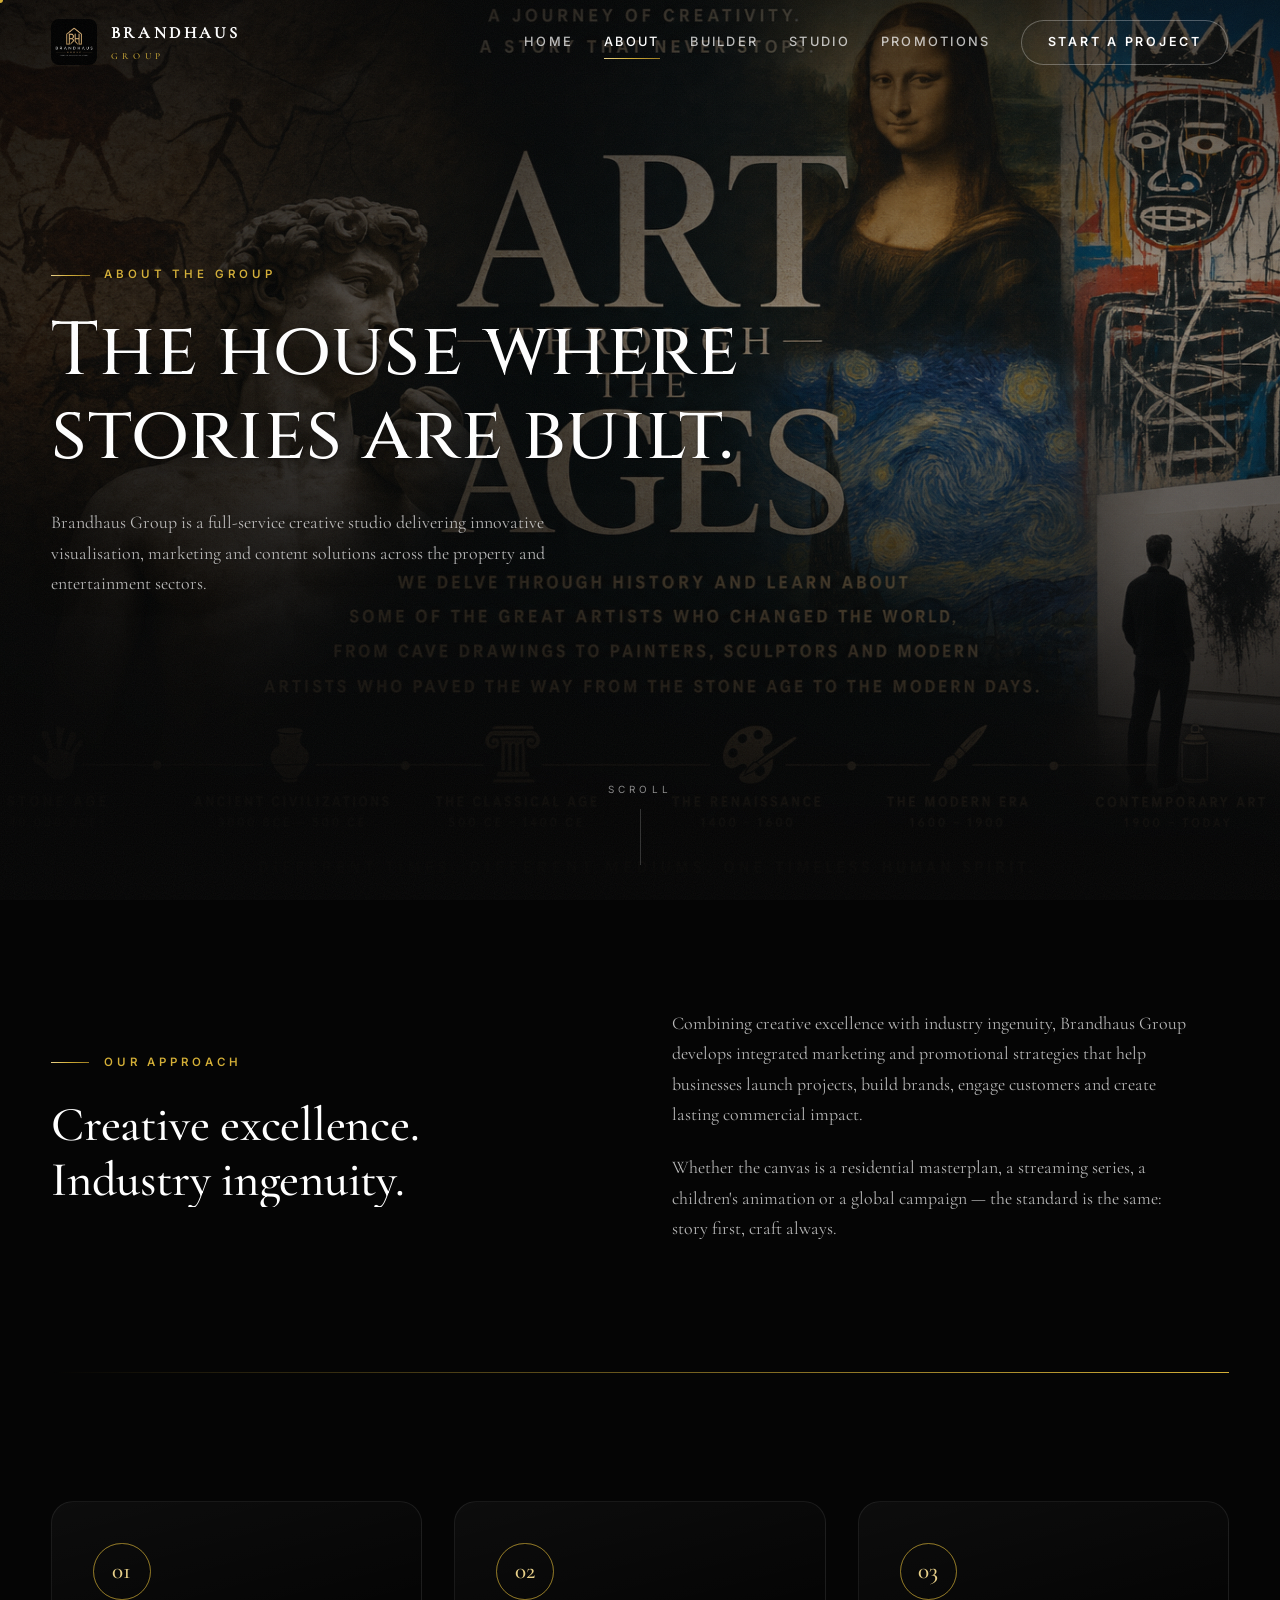
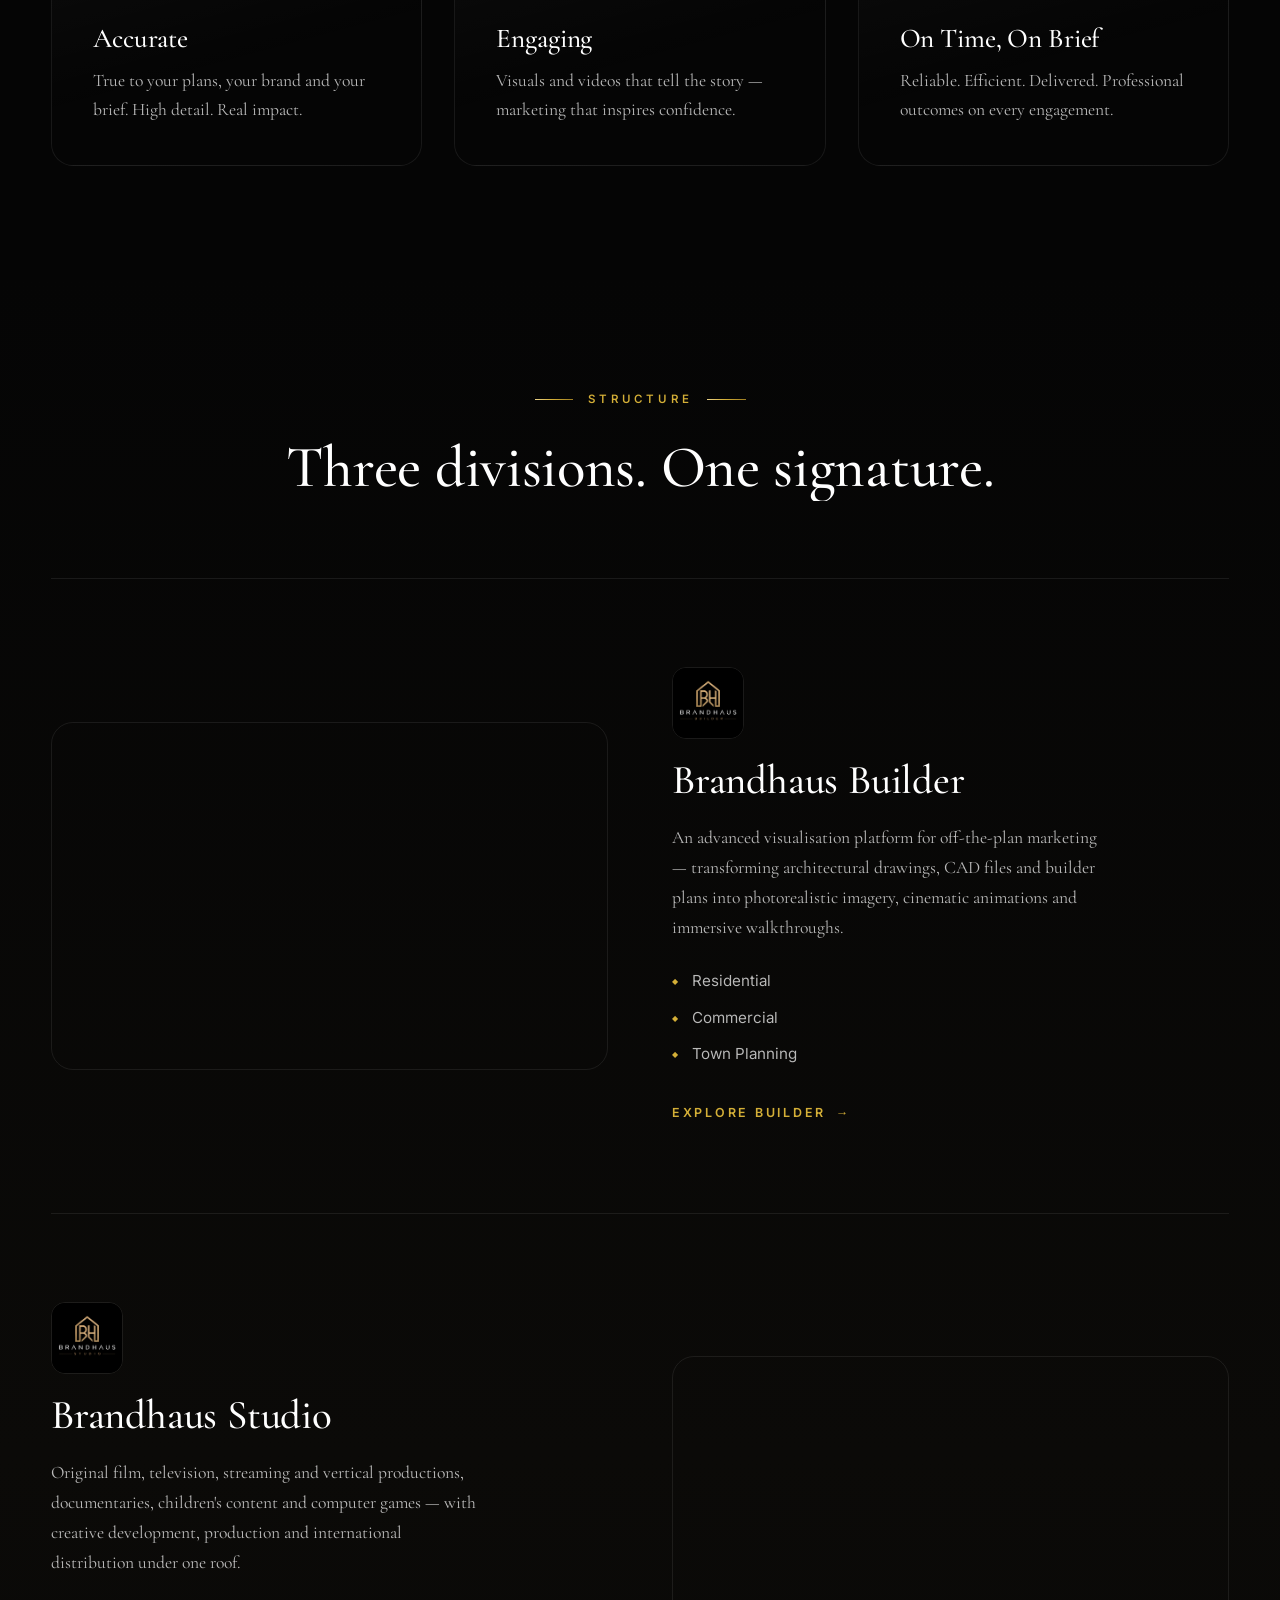
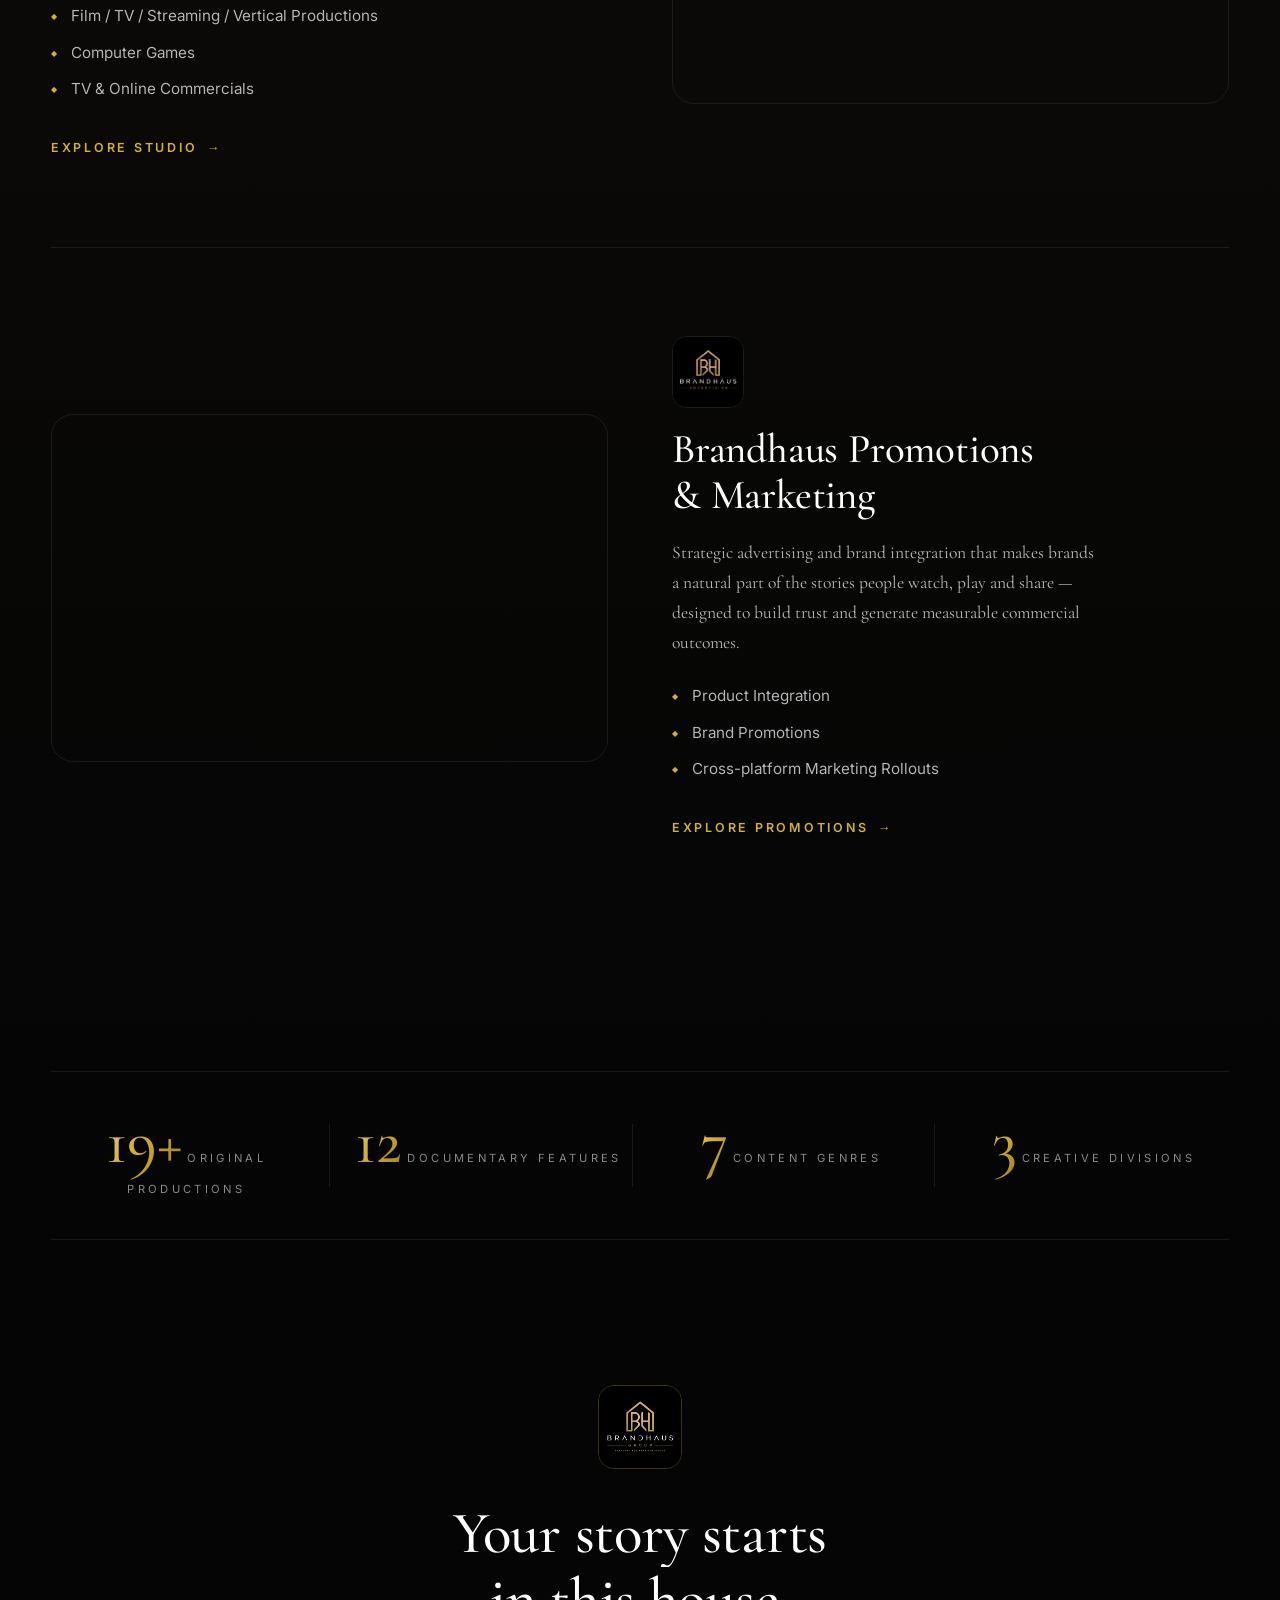
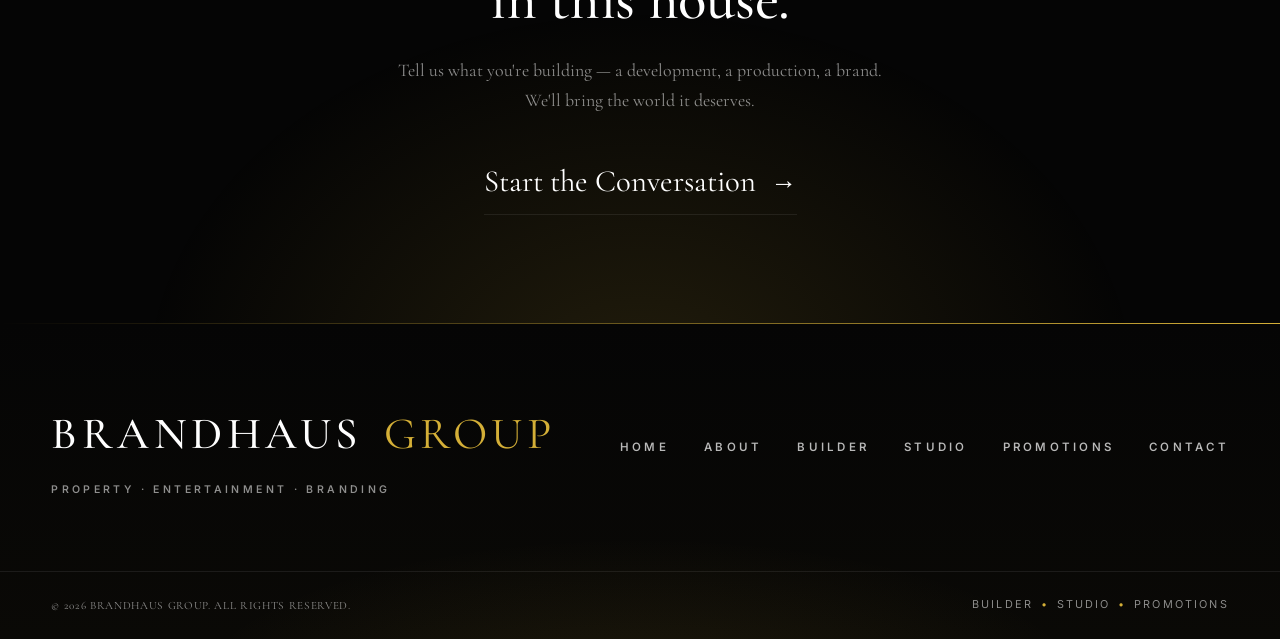
==== commit f6594939: "Apply client-requested revisions across the site Homepage: fix hero video's studio vanity card bleed" ====
--- a/about.html
+++ b/about.html
@@ -208,7 +208,7 @@
     <div class="container footer-core">
       <div class="footer-brand">
         <p class="footer-word">Brandhaus<span>Group</span></p>
-        <p class="footer-sub">Property &middot; Entertainment &middot; Brand</p>
+        <p class="footer-sub">Property &middot; Entertainment &middot; Branding</p>
       </div>
       <nav class="footer-nav" aria-label="Footer">
         <a href="index.html">Home</a>
--- a/css/style.css
+++ b/css/style.css
@@ -284,6 +284,11 @@
   max-width: 58ch;
 }
 
+/* Hero intro paragraph, now doing the job of the removed H1 — 15% larger */
+.hero-lead--large {
+  font-size: clamp(1.21rem, 1.61vw, 1.5rem);
+}
+
 .text-gold {
   background: var(--gold-grad);
   -webkit-background-clip: text;
@@ -357,7 +362,10 @@
   margin-inline: auto;
 }
 
-#story-title {
+#story-title,
+#builder-intro,
+#promo-intro,
+#campaigns-title {
   font-size: clamp(1.9rem, 3.8vw, 3.4rem);
 }
 
@@ -725,6 +733,10 @@
   margin-bottom: 1.8rem;
 }
 
+#contact-hero-title {
+  max-width: 22ch;
+}
+
 .hero h1,
 .hero .lead,
 .hero .eyebrow,
@@ -1215,6 +1227,13 @@
   border-radius: var(--radius-lg);
   box-shadow: inset 0 0 0 1px var(--hairline-gold);
   pointer-events: none;
+}
+
+/* Stacks two videos vertically in the "What We Do" media column */
+.wwd-media-stack {
+  display: flex;
+  flex-direction: column;
+  gap: 1.4rem;
 }
 
 .feature-list {
@@ -1293,7 +1312,7 @@
   position: absolute;
   inset: 0;
   z-index: -1;
-  background: linear-gradient(180deg, var(--bg) 0%, rgba(5, 5, 5, 0.35) 22%, rgba(5, 5, 5, 0.35) 78%, var(--bg) 100%);
+  background: linear-gradient(180deg, var(--bg) 0%, rgba(5, 5, 5, 0.62) 22%, rgba(5, 5, 5, 0.62) 78%, var(--bg) 100%);
 }
 
 .cine-band h2 {
@@ -1306,6 +1325,14 @@
 .cine-band .lead {
   margin-inline: auto;
   margin-bottom: 2.4rem;
+}
+
+.cine-band h2,
+.cine-band .lead,
+.cine-band .eyebrow {
+  text-shadow:
+    0 1px 3px rgba(0, 0, 0, 0.5),
+    0 4px 28px rgba(0, 0, 0, 0.6);
 }
 
 /* --------------------------------------------------------------------------
@@ -2093,7 +2120,7 @@
 
 .footer-word {
   font-family: var(--font-display);
-  font-size: 1.4rem;
+  font-size: 2.8rem;
   font-weight: 500;
   letter-spacing: 0.1em;
   text-transform: uppercase;
